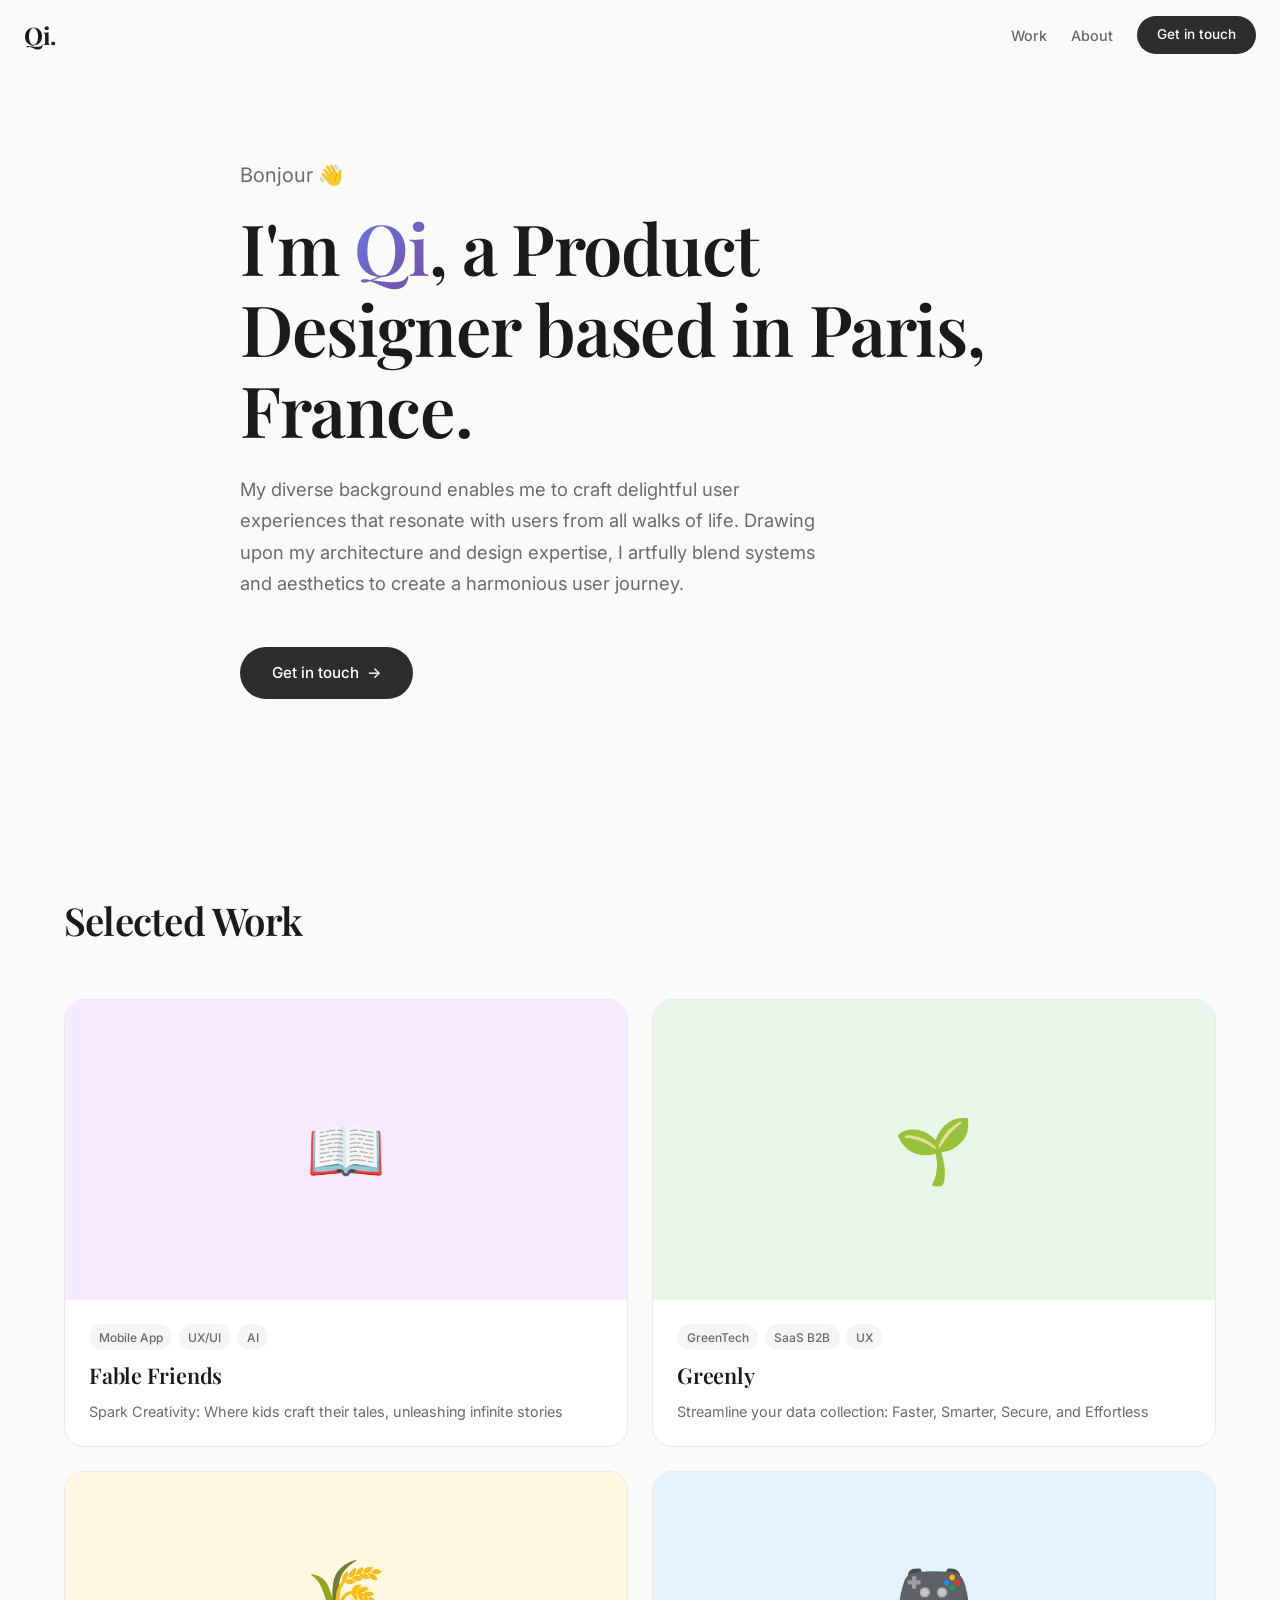
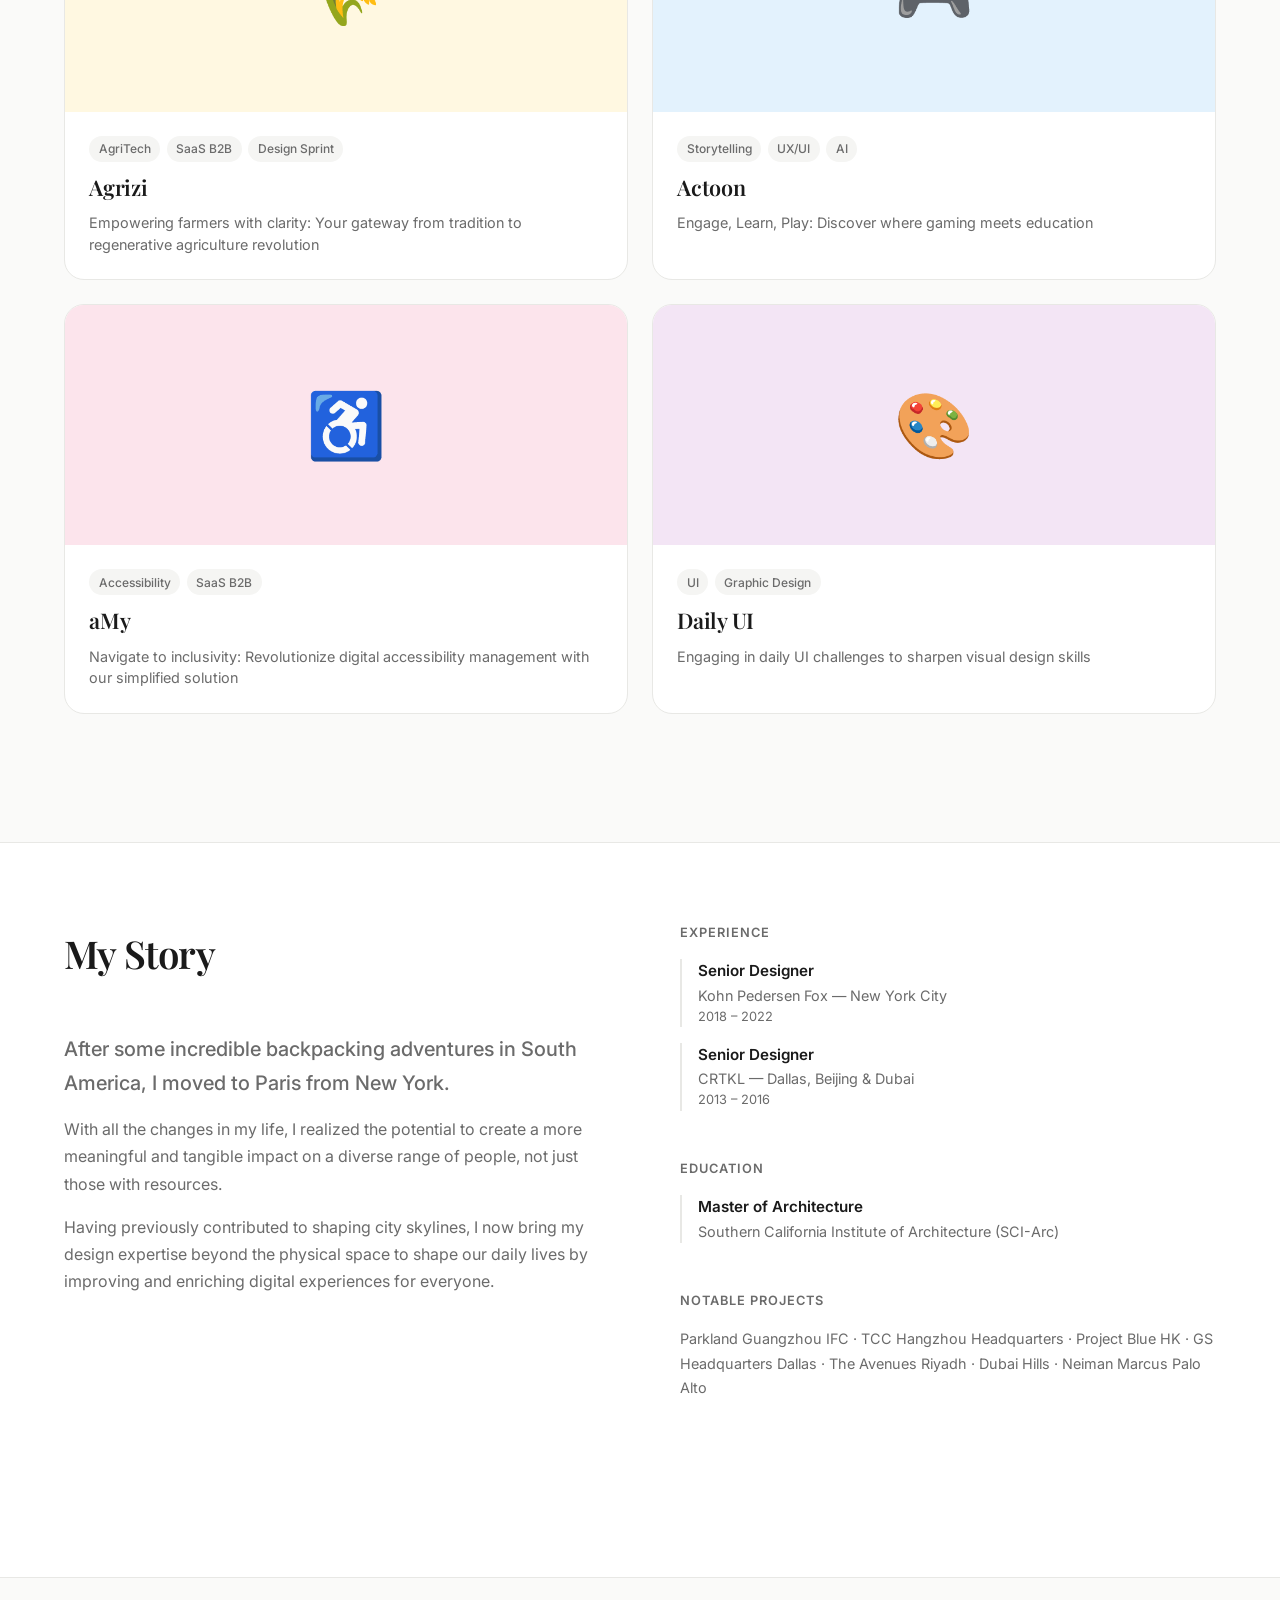
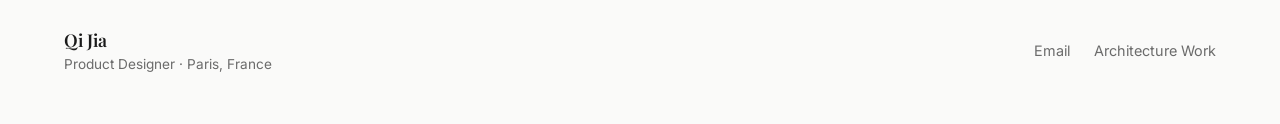
==== index.html @ db5502e6 "Initial portfolio commit Co-Authored-By: Claude Sonnet 4.6 <noreply@anthropic.com>" ====
<!DOCTYPE html>
<html lang="en">
<head>
  <meta charset="UTF-8">
  <meta name="viewport" content="width=device-width, initial-scale=1.0">
  <title>Qi Jia — Product Designer</title>
  <link rel="stylesheet" href="styles.css">
  <link rel="preconnect" href="https://fonts.googleapis.com">
  <link rel="preconnect" href="https://fonts.gstatic.com" crossorigin>
  <link href="https://fonts.googleapis.com/css2?family=Inter:wght@400;500;600&family=Playfair+Display:wght@500;600;700&display=swap" rel="stylesheet">
</head>
<body>
  <!-- Navigation -->
  <nav class="nav" id="nav">
    <a href="/" class="nav-logo">Qi.</a>
    <div class="nav-links">
      <a href="#work">Work</a>
      <a href="#about">About</a>
      <a href="mailto:contact@qijia.design" class="nav-cta">Get in touch</a>
    </div>
  </nav>

  <!-- Hero -->
  <section class="hero">
    <div class="container">
      <p class="hero-greeting">Bonjour <span class="wave">&#128075;</span></p>
      <h1 class="hero-title">I'm <em>Qi</em>, a Product Designer based in Paris, France.</h1>
      <p class="hero-subtitle">My diverse background enables me to craft delightful user experiences that resonate with users from all walks of life. Drawing upon my architecture and design expertise, I artfully blend systems and aesthetics to create a harmonious user journey.</p>
      <a href="mailto:contact@qijia.design" class="btn">Get in touch <span>&rarr;</span></a>
    </div>
  </section>

  <!-- Work / Projects -->
  <section class="work" id="work">
    <div class="container">
      <h2 class="section-title">Selected Work</h2>
      <div class="projects-grid">

        <a href="projects/fable-friends.html" class="project-card project-card--large">
          <div class="project-card__image" style="background-color: #F5EAFF;">
            <span class="project-card__emoji">&#128214;</span>
          </div>
          <div class="project-card__content">
            <div class="project-card__tags">
              <span>Mobile App</span><span>UX/UI</span><span>AI</span>
            </div>
            <h3>Fable Friends</h3>
            <p>Spark Creativity: Where kids craft their tales, unleashing infinite stories</p>
          </div>
        </a>

        <a href="projects/greenly.html" class="project-card project-card--large">
          <div class="project-card__image" style="background-color: #E8F5E9;">
            <span class="project-card__emoji">&#127793;</span>
          </div>
          <div class="project-card__content">
            <div class="project-card__tags">
              <span>GreenTech</span><span>SaaS B2B</span><span>UX</span>
            </div>
            <h3>Greenly</h3>
            <p>Streamline your data collection: Faster, Smarter, Secure, and Effortless</p>
          </div>
        </a>

        <a href="projects/agrizi.html" class="project-card">
          <div class="project-card__image" style="background-color: #FFF8E1;">
            <span class="project-card__emoji">&#127806;</span>
          </div>
          <div class="project-card__content">
            <div class="project-card__tags">
              <span>AgriTech</span><span>SaaS B2B</span><span>Design Sprint</span>
            </div>
            <h3>Agrizi</h3>
            <p>Empowering farmers with clarity: Your gateway from tradition to regenerative agriculture revolution</p>
          </div>
        </a>

        <a href="projects/actoon.html" class="project-card">
          <div class="project-card__image" style="background-color: #E3F2FD;">
            <span class="project-card__emoji">&#127918;</span>
          </div>
          <div class="project-card__content">
            <div class="project-card__tags">
              <span>Storytelling</span><span>UX/UI</span><span>AI</span>
            </div>
            <h3>Actoon</h3>
            <p>Engage, Learn, Play: Discover where gaming meets education</p>
          </div>
        </a>

        <a href="projects/amy.html" class="project-card">
          <div class="project-card__image" style="background-color: #FCE4EC;">
            <span class="project-card__emoji">&#9855;</span>
          </div>
          <div class="project-card__content">
            <div class="project-card__tags">
              <span>Accessibility</span><span>SaaS B2B</span>
            </div>
            <h3>aMy</h3>
            <p>Navigate to inclusivity: Revolutionize digital accessibility management with our simplified solution</p>
          </div>
        </a>

        <a href="projects/daily-ui.html" class="project-card">
          <div class="project-card__image" style="background-color: #F3E5F5;">
            <span class="project-card__emoji">&#127912;</span>
          </div>
          <div class="project-card__content">
            <div class="project-card__tags">
              <span>UI</span><span>Graphic Design</span>
            </div>
            <h3>Daily UI</h3>
            <p>Engaging in daily UI challenges to sharpen visual design skills</p>
          </div>
        </a>

      </div>
    </div>
  </section>

  <!-- About -->
  <section class="about" id="about">
    <div class="container">
      <div class="about-grid">
        <div class="about-text">
          <h2 class="section-title">My Story</h2>
          <p class="about-lead">After some incredible backpacking adventures in South America, I moved to Paris from New York.</p>
          <p>With all the changes in my life, I realized the potential to create a more meaningful and tangible impact on a diverse range of people, not just those with resources.</p>
          <p>Having previously contributed to shaping city skylines, I now bring my design expertise beyond the physical space to shape our daily lives by improving and enriching digital experiences for everyone.</p>
        </div>
        <div class="about-details">
          <div class="experience-block">
            <h3>Experience</h3>
            <div class="experience-item">
              <span class="experience-role">Senior Designer</span>
              <span class="experience-company">Kohn Pedersen Fox — New York City</span>
              <span class="experience-date">2018 – 2022</span>
            </div>
            <div class="experience-item">
              <span class="experience-role">Senior Designer</span>
              <span class="experience-company">CRTKL — Dallas, Beijing &amp; Dubai</span>
              <span class="experience-date">2013 – 2016</span>
            </div>
          </div>
          <div class="experience-block">
            <h3>Education</h3>
            <div class="experience-item">
              <span class="experience-role">Master of Architecture</span>
              <span class="experience-company">Southern California Institute of Architecture (SCI-Arc)</span>
            </div>
          </div>
          <div class="experience-block">
            <h3>Notable Projects</h3>
            <p class="notable-projects">Parkland Guangzhou IFC &middot; TCC Hangzhou Headquarters &middot; Project Blue HK &middot; GS Headquarters Dallas &middot; The Avenues Riyadh &middot; Dubai Hills &middot; Neiman Marcus Palo Alto</p>
          </div>
        </div>
      </div>
    </div>
  </section>

  <!-- Footer -->
  <footer class="footer">
    <div class="container footer-inner">
      <div>
        <p class="footer-name">Qi Jia</p>
        <p class="footer-role">Product Designer &middot; Paris, France</p>
      </div>
      <div class="footer-links">
        <a href="mailto:contact@qijia.design">Email</a>
        <a href="https://jiaqi0613.wixsite.com/architecture" target="_blank" rel="noopener">Architecture Work</a>
      </div>
    </div>
  </footer>

  <script src="script.js"></script>
</body>
</html>
---- styles.css ----
/* ================================
   Design Tokens
   ================================ */
:root {
  --color-bg: #FAFAF9;
  --color-surface: #FFFFFF;
  --color-text: #1A1A1A;
  --color-text-secondary: #6B6B6B;
  --color-accent: #2D2D2D;
  --color-border: #E8E8E5;
  --color-hover: #F5F5F3;

  --font-sans: 'Inter', -apple-system, BlinkMacSystemFont, sans-serif;
  --font-serif: 'Playfair Display', Georgia, serif;

  --space-xs: 0.5rem;
  --space-sm: 1rem;
  --space-md: 1.5rem;
  --space-lg: 3rem;
  --space-xl: 5rem;
  --space-2xl: 8rem;

  --max-width: 1200px;
  --radius: 12px;
  --radius-lg: 20px;

  --transition: 0.3s cubic-bezier(0.4, 0, 0.2, 1);
}

/* ================================
   Reset & Base
   ================================ */
*, *::before, *::after {
  margin: 0;
  padding: 0;
  box-sizing: border-box;
}

html {
  scroll-behavior: smooth;
  -webkit-font-smoothing: antialiased;
}

body {
  font-family: var(--font-sans);
  font-size: 1rem;
  line-height: 1.6;
  color: var(--color-text);
  background: var(--color-bg);
}

a {
  color: inherit;
  text-decoration: none;
}

img {
  max-width: 100%;
  display: block;
}

.container {
  max-width: var(--max-width);
  margin: 0 auto;
  padding: 0 var(--space-md);
}

/* ================================
   Navigation
   ================================ */
.nav {
  position: fixed;
  top: 0;
  left: 0;
  right: 0;
  z-index: 100;
  display: flex;
  justify-content: space-between;
  align-items: center;
  padding: var(--space-sm) var(--space-md);
  background: rgba(250, 250, 249, 0.85);
  backdrop-filter: blur(12px);
  -webkit-backdrop-filter: blur(12px);
  border-bottom: 1px solid transparent;
  transition: border-color var(--transition);
}

.nav.scrolled {
  border-bottom-color: var(--color-border);
}

.nav-logo {
  font-family: var(--font-serif);
  font-size: 1.5rem;
  font-weight: 700;
  letter-spacing: -0.02em;
}

.nav-links {
  display: flex;
  align-items: center;
  gap: var(--space-md);
}

.nav-links a {
  font-size: 0.9rem;
  font-weight: 500;
  color: var(--color-text-secondary);
  transition: color var(--transition);
}

.nav-links a:hover {
  color: var(--color-text);
}

.nav-cta {
  background: var(--color-accent);
  color: #fff !important;
  padding: 0.5rem 1.25rem;
  border-radius: 100px;
  font-size: 0.85rem !important;
  transition: transform var(--transition), opacity var(--transition);
}

.nav-cta:hover {
  opacity: 0.85;
  transform: translateY(-1px);
}

/* ================================
   Hero
   ================================ */
.hero {
  min-height: 90vh;
  display: flex;
  align-items: center;
  padding: var(--space-2xl) 0 var(--space-xl);
}

.hero-greeting {
  font-size: 1.25rem;
  color: var(--color-text-secondary);
  margin-bottom: var(--space-sm);
}

.wave {
  display: inline-block;
  animation: wave 2.5s ease-in-out infinite;
  transform-origin: 70% 70%;
}

@keyframes wave {
  0%, 100% { transform: rotate(0deg); }
  10% { transform: rotate(14deg); }
  20% { transform: rotate(-8deg); }
  30% { transform: rotate(14deg); }
  40% { transform: rotate(-4deg); }
  50% { transform: rotate(10deg); }
  60% { transform: rotate(0deg); }
}

.hero-title {
  font-family: var(--font-serif);
  font-size: clamp(2.5rem, 5.5vw, 4.5rem);
  font-weight: 600;
  line-height: 1.15;
  letter-spacing: -0.02em;
  max-width: 800px;
  margin-bottom: var(--space-md);
}

.hero-title em {
  font-style: normal;
  background: linear-gradient(135deg, #667eea 0%, #764ba2 100%);
  -webkit-background-clip: text;
  -webkit-text-fill-color: transparent;
  background-clip: text;
}

.hero-subtitle {
  font-size: 1.15rem;
  line-height: 1.7;
  color: var(--color-text-secondary);
  max-width: 600px;
  margin-bottom: var(--space-lg);
}

.btn {
  display: inline-flex;
  align-items: center;
  gap: 0.5rem;
  background: var(--color-accent);
  color: #fff;
  padding: 0.85rem 2rem;
  border-radius: 100px;
  font-size: 0.95rem;
  font-weight: 500;
  transition: transform var(--transition), box-shadow var(--transition);
}

.btn:hover {
  transform: translateY(-2px);
  box-shadow: 0 8px 24px rgba(0, 0, 0, 0.12);
}

.btn span {
  transition: transform var(--transition);
}

.btn:hover span {
  transform: translateX(4px);
}

/* ================================
   Section Title
   ================================ */
.section-title {
  font-family: var(--font-serif);
  font-size: clamp(1.75rem, 3vw, 2.5rem);
  font-weight: 600;
  letter-spacing: -0.02em;
  margin-bottom: var(--space-lg);
}

/* ================================
   Projects Grid
   ================================ */
.work {
  padding: var(--space-xl) 0 var(--space-2xl);
}

.projects-grid {
  display: grid;
  grid-template-columns: repeat(2, 1fr);
  gap: var(--space-md);
}

.project-card {
  background: var(--color-surface);
  border-radius: var(--radius-lg);
  overflow: hidden;
  border: 1px solid var(--color-border);
  transition: transform var(--transition), box-shadow var(--transition);
  display: flex;
  flex-direction: column;
}

.project-card:hover {
  transform: translateY(-4px);
  box-shadow: 0 12px 40px rgba(0, 0, 0, 0.08);
}

.project-card__image {
  height: 240px;
  display: flex;
  align-items: center;
  justify-content: center;
  position: relative;
  overflow: hidden;
}

.project-card--large .project-card__image {
  height: 300px;
}

.project-card__emoji {
  font-size: 4rem;
  transition: transform var(--transition);
}

.project-card:hover .project-card__emoji {
  transform: scale(1.15);
}

.project-card__content {
  padding: var(--space-md);
  flex: 1;
  display: flex;
  flex-direction: column;
  gap: 0.5rem;
}

.project-card__tags {
  display: flex;
  flex-wrap: wrap;
  gap: 0.4rem;
}

.project-card__tags span {
  font-size: 0.75rem;
  font-weight: 500;
  color: var(--color-text-secondary);
  background: var(--color-hover);
  padding: 0.2rem 0.6rem;
  border-radius: 100px;
}

.project-card__content h3 {
  font-family: var(--font-serif);
  font-size: 1.35rem;
  font-weight: 600;
  letter-spacing: -0.01em;
}

.project-card__content p {
  font-size: 0.9rem;
  color: var(--color-text-secondary);
  line-height: 1.5;
}

/* ================================
   About
   ================================ */
.about {
  padding: var(--space-xl) 0 var(--space-2xl);
  background: var(--color-surface);
  border-top: 1px solid var(--color-border);
}

.about-grid {
  display: grid;
  grid-template-columns: 1fr 1fr;
  gap: var(--space-xl);
  align-items: start;
}

.about-lead {
  font-size: 1.25rem;
  font-weight: 500;
  line-height: 1.6;
  margin-bottom: var(--space-sm);
}

.about-text p {
  color: var(--color-text-secondary);
  margin-bottom: var(--space-sm);
  line-height: 1.7;
}

.experience-block {
  margin-bottom: var(--space-lg);
}

.experience-block h3 {
  font-size: 0.8rem;
  font-weight: 600;
  text-transform: uppercase;
  letter-spacing: 0.08em;
  color: var(--color-text-secondary);
  margin-bottom: var(--space-sm);
}

.experience-item {
  display: flex;
  flex-direction: column;
  margin-bottom: var(--space-sm);
  padding-left: var(--space-sm);
  border-left: 2px solid var(--color-border);
}

.experience-role {
  font-weight: 600;
  font-size: 0.95rem;
}

.experience-company {
  font-size: 0.9rem;
  color: var(--color-text-secondary);
}

.experience-date {
  font-size: 0.8rem;
  color: var(--color-text-secondary);
}

.notable-projects {
  font-size: 0.9rem;
  color: var(--color-text-secondary);
  line-height: 1.7;
}

/* ================================
   Footer
   ================================ */
.footer {
  padding: var(--space-lg) 0;
  border-top: 1px solid var(--color-border);
}

.footer-inner {
  display: flex;
  justify-content: space-between;
  align-items: center;
}

.footer-name {
  font-family: var(--font-serif);
  font-size: 1.1rem;
  font-weight: 600;
}

.footer-role {
  font-size: 0.85rem;
  color: var(--color-text-secondary);
}

.footer-links {
  display: flex;
  gap: var(--space-md);
}

.footer-links a {
  font-size: 0.9rem;
  color: var(--color-text-secondary);
  transition: color var(--transition);
}

.footer-links a:hover {
  color: var(--color-text);
}

/* ================================
   Project Detail Page
   ================================ */
.project-hero {
  padding: calc(var(--space-2xl) + 2rem) 0 var(--space-xl);
}

.project-hero__tags {
  display: flex;
  flex-wrap: wrap;
  gap: 0.4rem;
  margin-bottom: var(--space-sm);
}

.project-hero__tags span {
  font-size: 0.8rem;
  font-weight: 500;
  color: var(--color-text-secondary);
  background: var(--color-hover);
  padding: 0.3rem 0.75rem;
  border-radius: 100px;
}

.project-hero h1 {
  font-family: var(--font-serif);
  font-size: clamp(2rem, 4.5vw, 3.5rem);
  font-weight: 600;
  letter-spacing: -0.02em;
  margin-bottom: var(--space-sm);
}

.project-hero__description {
  font-size: 1.2rem;
  color: var(--color-text-secondary);
  max-width: 700px;
  line-height: 1.7;
}

.project-meta {
  display: grid;
  grid-template-columns: repeat(auto-fit, minmax(180px, 1fr));
  gap: var(--space-md);
  padding: var(--space-lg) 0;
  border-top: 1px solid var(--color-border);
  border-bottom: 1px solid var(--color-border);
  margin-bottom: var(--space-xl);
}

.project-meta dt {
  font-size: 0.75rem;
  font-weight: 600;
  text-transform: uppercase;
  letter-spacing: 0.08em;
  color: var(--color-text-secondary);
  margin-bottom: 0.25rem;
}

.project-meta dd {
  font-size: 0.95rem;
}

.project-section {
  margin-bottom: var(--space-xl);
}

.project-section h2 {
  font-family: var(--font-serif);
  font-size: 1.5rem;
  font-weight: 600;
  margin-bottom: var(--space-md);
}

.project-section h3 {
  font-size: 1.1rem;
  font-weight: 600;
  margin-bottom: var(--space-sm);
}

.project-section p {
  color: var(--color-text-secondary);
  line-height: 1.8;
  margin-bottom: var(--space-sm);
  max-width: 720px;
}

.project-section ul {
  list-style: none;
  padding: 0;
  margin-bottom: var(--space-sm);
}

.project-section ul li {
  position: relative;
  padding-left: 1.25rem;
  color: var(--color-text-secondary);
  line-height: 1.7;
  margin-bottom: 0.35rem;
}

.project-section ul li::before {
  content: '';
  position: absolute;
  left: 0;
  top: 0.65rem;
  width: 6px;
  height: 6px;
  background: linear-gradient(135deg, #667eea 0%, #764ba2 100%);
  border-radius: 50%;
}

.quote-grid {
  display: grid;
  grid-template-columns: repeat(auto-fit, minmax(280px, 1fr));
  gap: var(--space-sm);
  margin: var(--space-md) 0;
}

.quote-card {
  background: var(--color-hover);
  border-radius: var(--radius);
  padding: var(--space-md);
  font-size: 0.9rem;
  color: var(--color-text-secondary);
  line-height: 1.6;
  font-style: italic;
  border-left: 3px solid var(--color-border);
}

.insight-grid {
  display: grid;
  grid-template-columns: repeat(auto-fit, minmax(220px, 1fr));
  gap: var(--space-sm);
  margin: var(--space-md) 0;
}

.insight-card {
  background: var(--color-surface);
  border: 1px solid var(--color-border);
  border-radius: var(--radius);
  padding: var(--space-md);
}

.insight-card__icon {
  font-size: 1.5rem;
  margin-bottom: 0.5rem;
}

.insight-card h4 {
  font-size: 0.95rem;
  font-weight: 600;
  margin-bottom: 0.35rem;
}

.insight-card p {
  font-size: 0.85rem;
  margin-bottom: 0 !important;
}

.project-nav {
  display: flex;
  justify-content: space-between;
  align-items: center;
  padding: var(--space-lg) 0;
  border-top: 1px solid var(--color-border);
  margin-top: var(--space-xl);
}

.project-nav a {
  font-weight: 500;
  color: var(--color-text-secondary);
  transition: color var(--transition);
}

.project-nav a:hover {
  color: var(--color-text);
}

/* ================================
   Animations
   ================================ */
.fade-in {
  opacity: 0;
  transform: translateY(20px);
  transition: opacity 0.6s ease, transform 0.6s ease;
}

.fade-in.visible {
  opacity: 1;
  transform: translateY(0);
}

/* ================================
   Responsive
   ================================ */
@media (max-width: 768px) {
  .hero {
    min-height: auto;
    padding: calc(var(--space-2xl) + 1rem) 0 var(--space-lg);
  }

  .projects-grid {
    grid-template-columns: 1fr;
  }

  .project-card__image,
  .project-card--large .project-card__image {
    height: 200px;
  }

  .about-grid {
    grid-template-columns: 1fr;
    gap: var(--space-lg);
  }

  .footer-inner {
    flex-direction: column;
    gap: var(--space-sm);
    text-align: center;
  }

  .nav-links a:not(.nav-cta) {
    display: none;
  }

  .project-meta {
    grid-template-columns: 1fr 1fr;
  }

  .quote-grid {
    grid-template-columns: 1fr;
  }
}
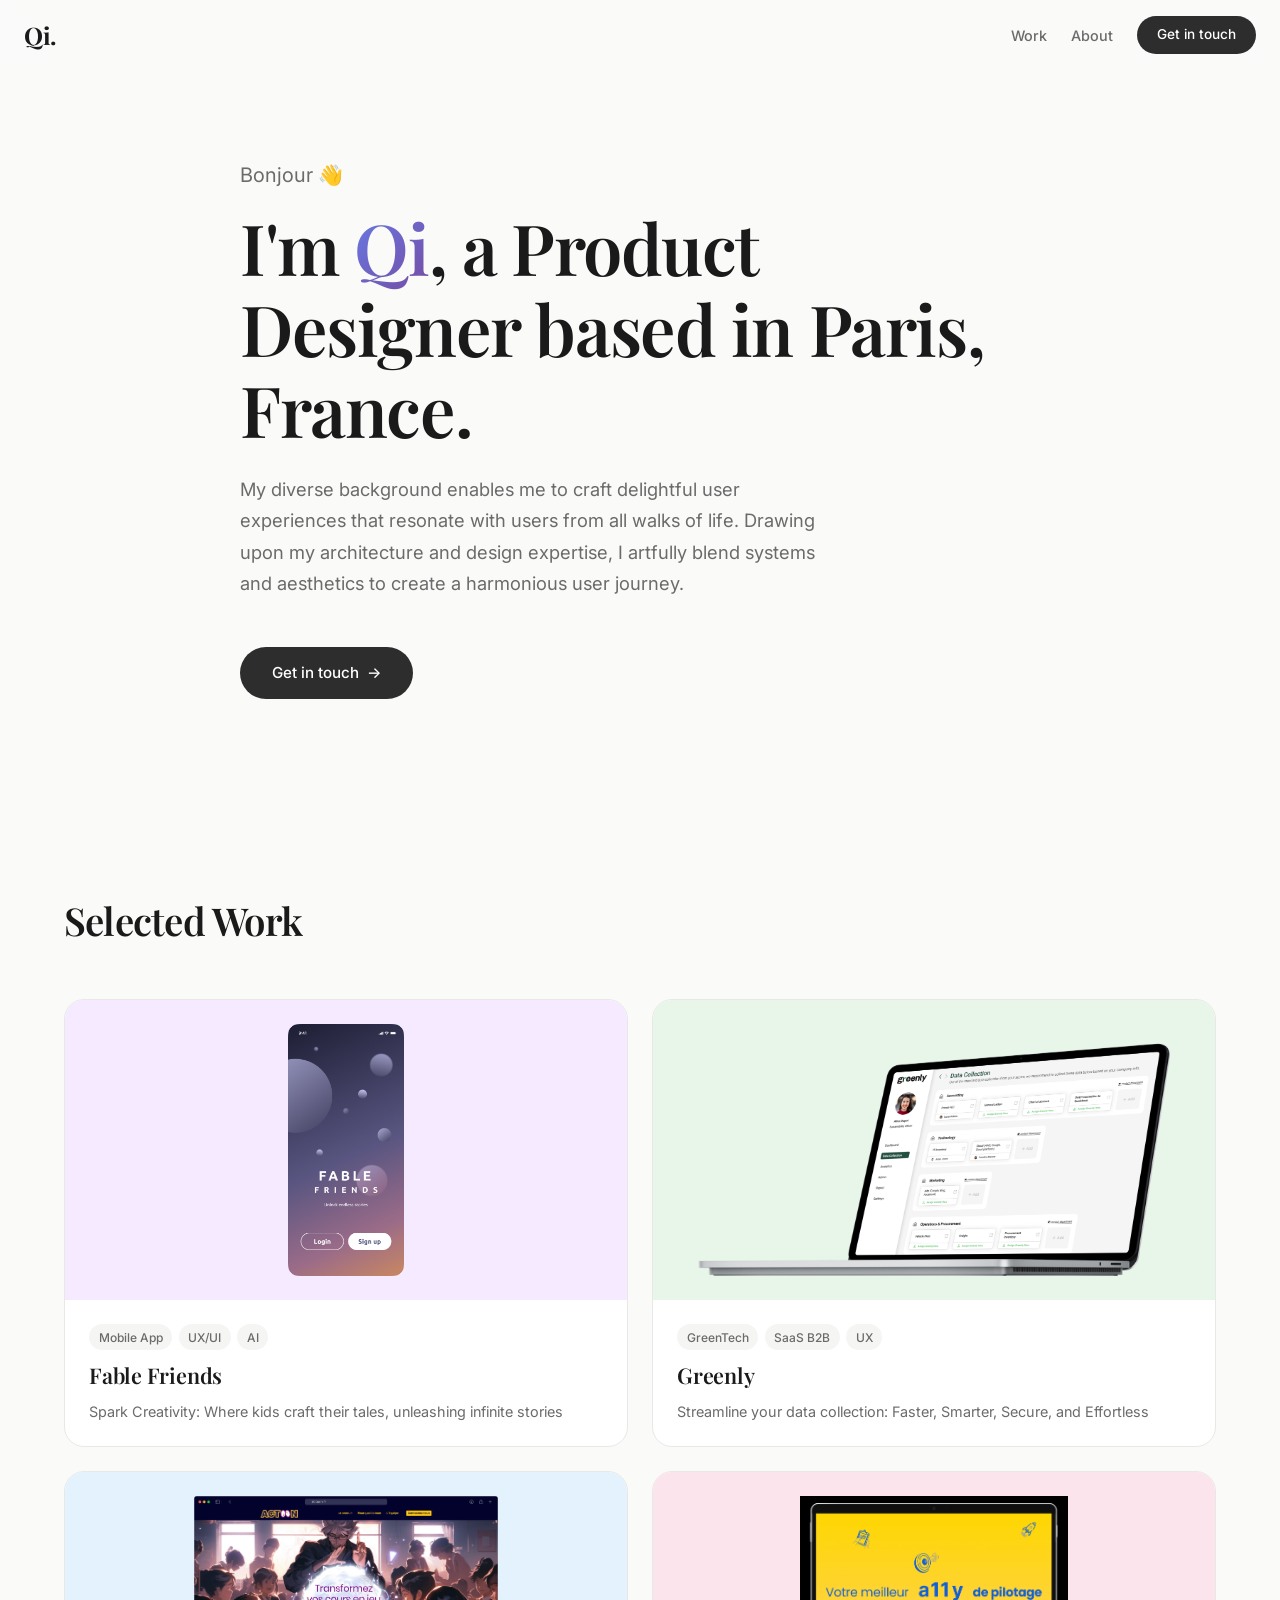
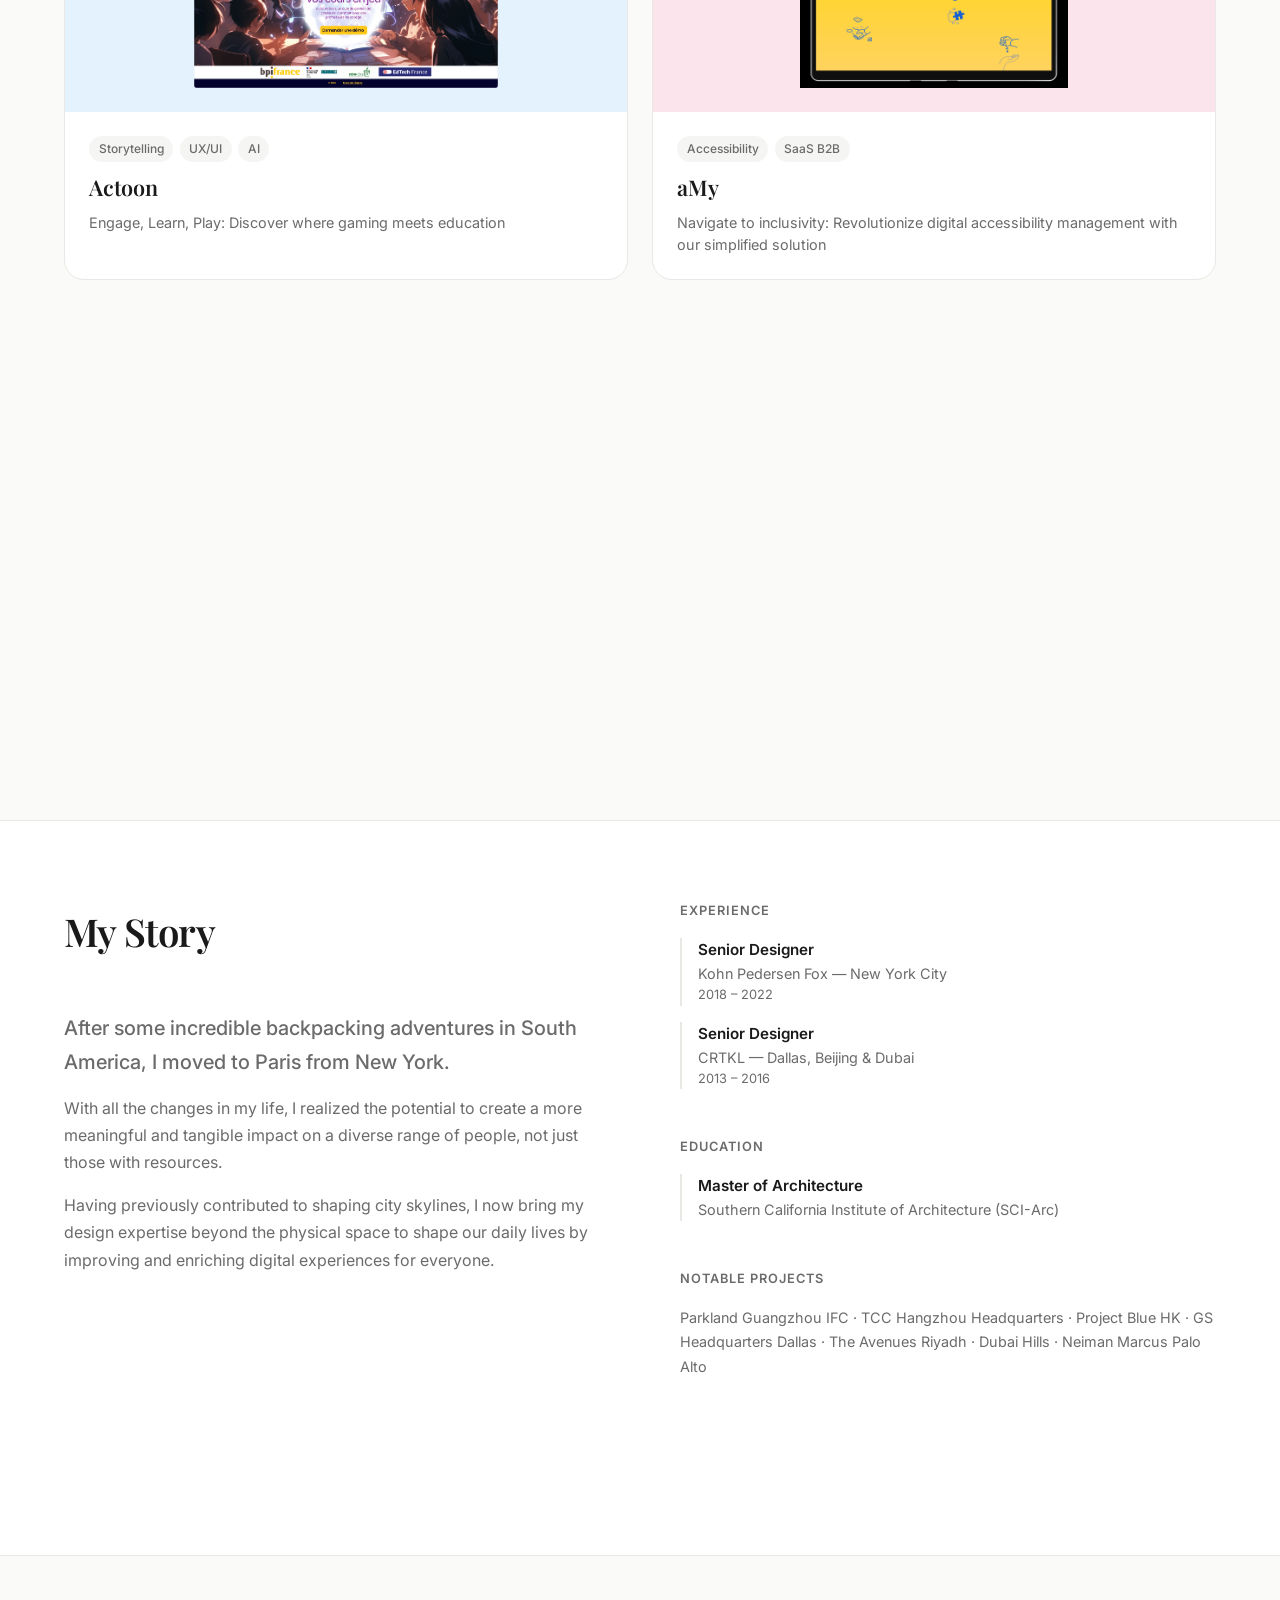
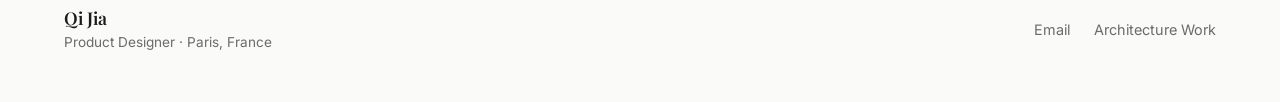
==== commit 0540c629: "Add project images to homepage and remove Agrizi Replace emoji placeholders with actual project scre" ====
--- a/index.html
+++ b/index.html
@@ -38,7 +38,7 @@
 
         <a href="projects/fable-friends.html" class="project-card project-card--large">
           <div class="project-card__image" style="background-color: #F5EAFF;">
-            <span class="project-card__emoji">&#128214;</span>
+            <img src="images/fable-friends.png" alt="Fable Friends app mockup">
           </div>
           <div class="project-card__content">
             <div class="project-card__tags">
@@ -51,7 +51,7 @@
 
         <a href="projects/greenly.html" class="project-card project-card--large">
           <div class="project-card__image" style="background-color: #E8F5E9;">
-            <span class="project-card__emoji">&#127793;</span>
+            <img src="images/greenly.png" alt="Greenly dashboard on laptop">
           </div>
           <div class="project-card__content">
             <div class="project-card__tags">
@@ -62,22 +62,9 @@
           </div>
         </a>
 
-        <a href="projects/agrizi.html" class="project-card">
-          <div class="project-card__image" style="background-color: #FFF8E1;">
-            <span class="project-card__emoji">&#127806;</span>
-          </div>
-          <div class="project-card__content">
-            <div class="project-card__tags">
-              <span>AgriTech</span><span>SaaS B2B</span><span>Design Sprint</span>
-            </div>
-            <h3>Agrizi</h3>
-            <p>Empowering farmers with clarity: Your gateway from tradition to regenerative agriculture revolution</p>
-          </div>
-        </a>
-
-        <a href="projects/actoon.html" class="project-card">
+<a href="projects/actoon.html" class="project-card">
           <div class="project-card__image" style="background-color: #E3F2FD;">
-            <span class="project-card__emoji">&#127918;</span>
+            <img src="images/actoon.png" alt="Actoon website screenshot">
           </div>
           <div class="project-card__content">
             <div class="project-card__tags">
@@ -90,7 +77,7 @@
 
         <a href="projects/amy.html" class="project-card">
           <div class="project-card__image" style="background-color: #FCE4EC;">
-            <span class="project-card__emoji">&#9855;</span>
+            <img src="images/amy.png" alt="aMy accessibility tool on tablet">
           </div>
           <div class="project-card__content">
             <div class="project-card__tags">
@@ -103,7 +90,7 @@
 
         <a href="projects/daily-ui.html" class="project-card">
           <div class="project-card__image" style="background-color: #F3E5F5;">
-            <span class="project-card__emoji">&#127912;</span>
+            <img src="images/daily-ui.png" alt="Daily UI challenge designs grid">
           </div>
           <div class="project-card__content">
             <div class="project-card__tags">
--- a/styles.css
+++ b/styles.css
@@ -263,6 +263,18 @@
   height: 300px;
 }
 
+.project-card__image img {
+  width: 100%;
+  height: 100%;
+  object-fit: contain;
+  padding: var(--space-md);
+  transition: transform var(--transition);
+}
+
+.project-card:hover .project-card__image img {
+  transform: scale(1.03);
+}
+
 .project-card__emoji {
   font-size: 4rem;
   transition: transform var(--transition);
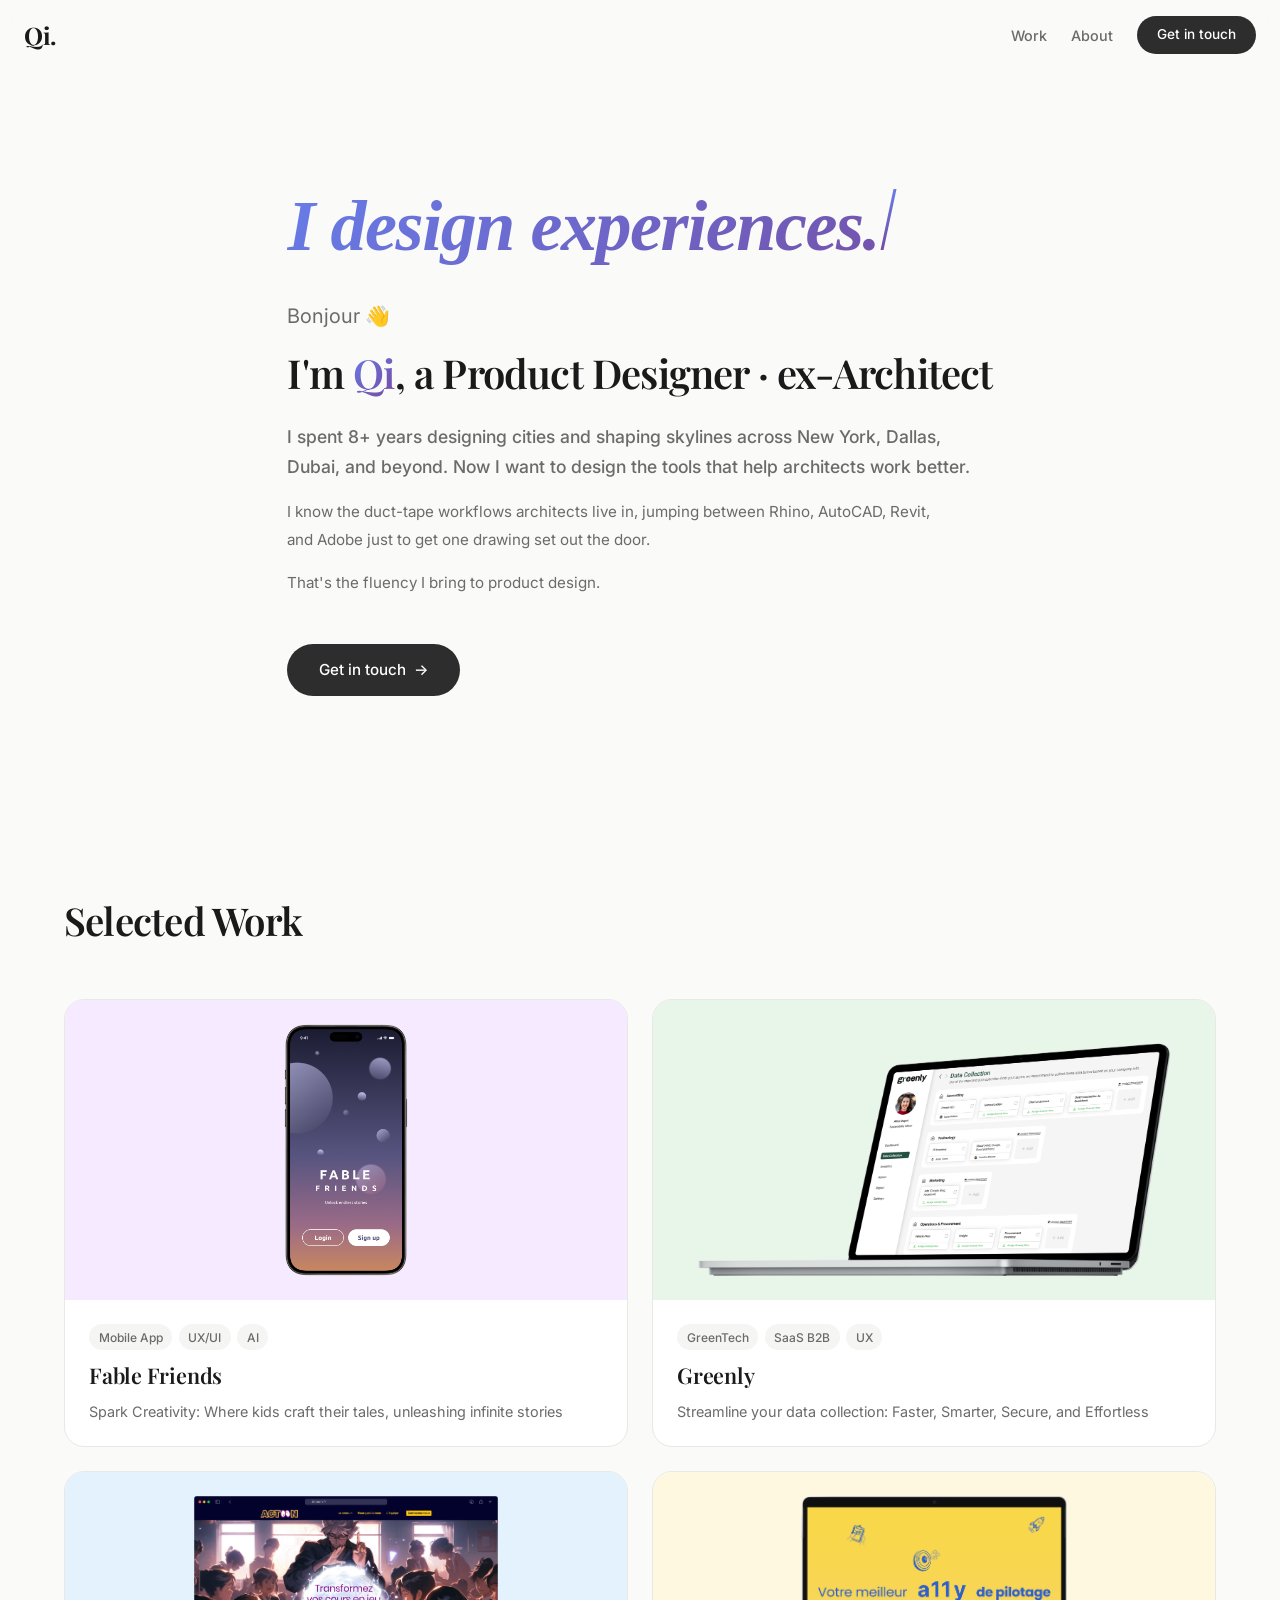
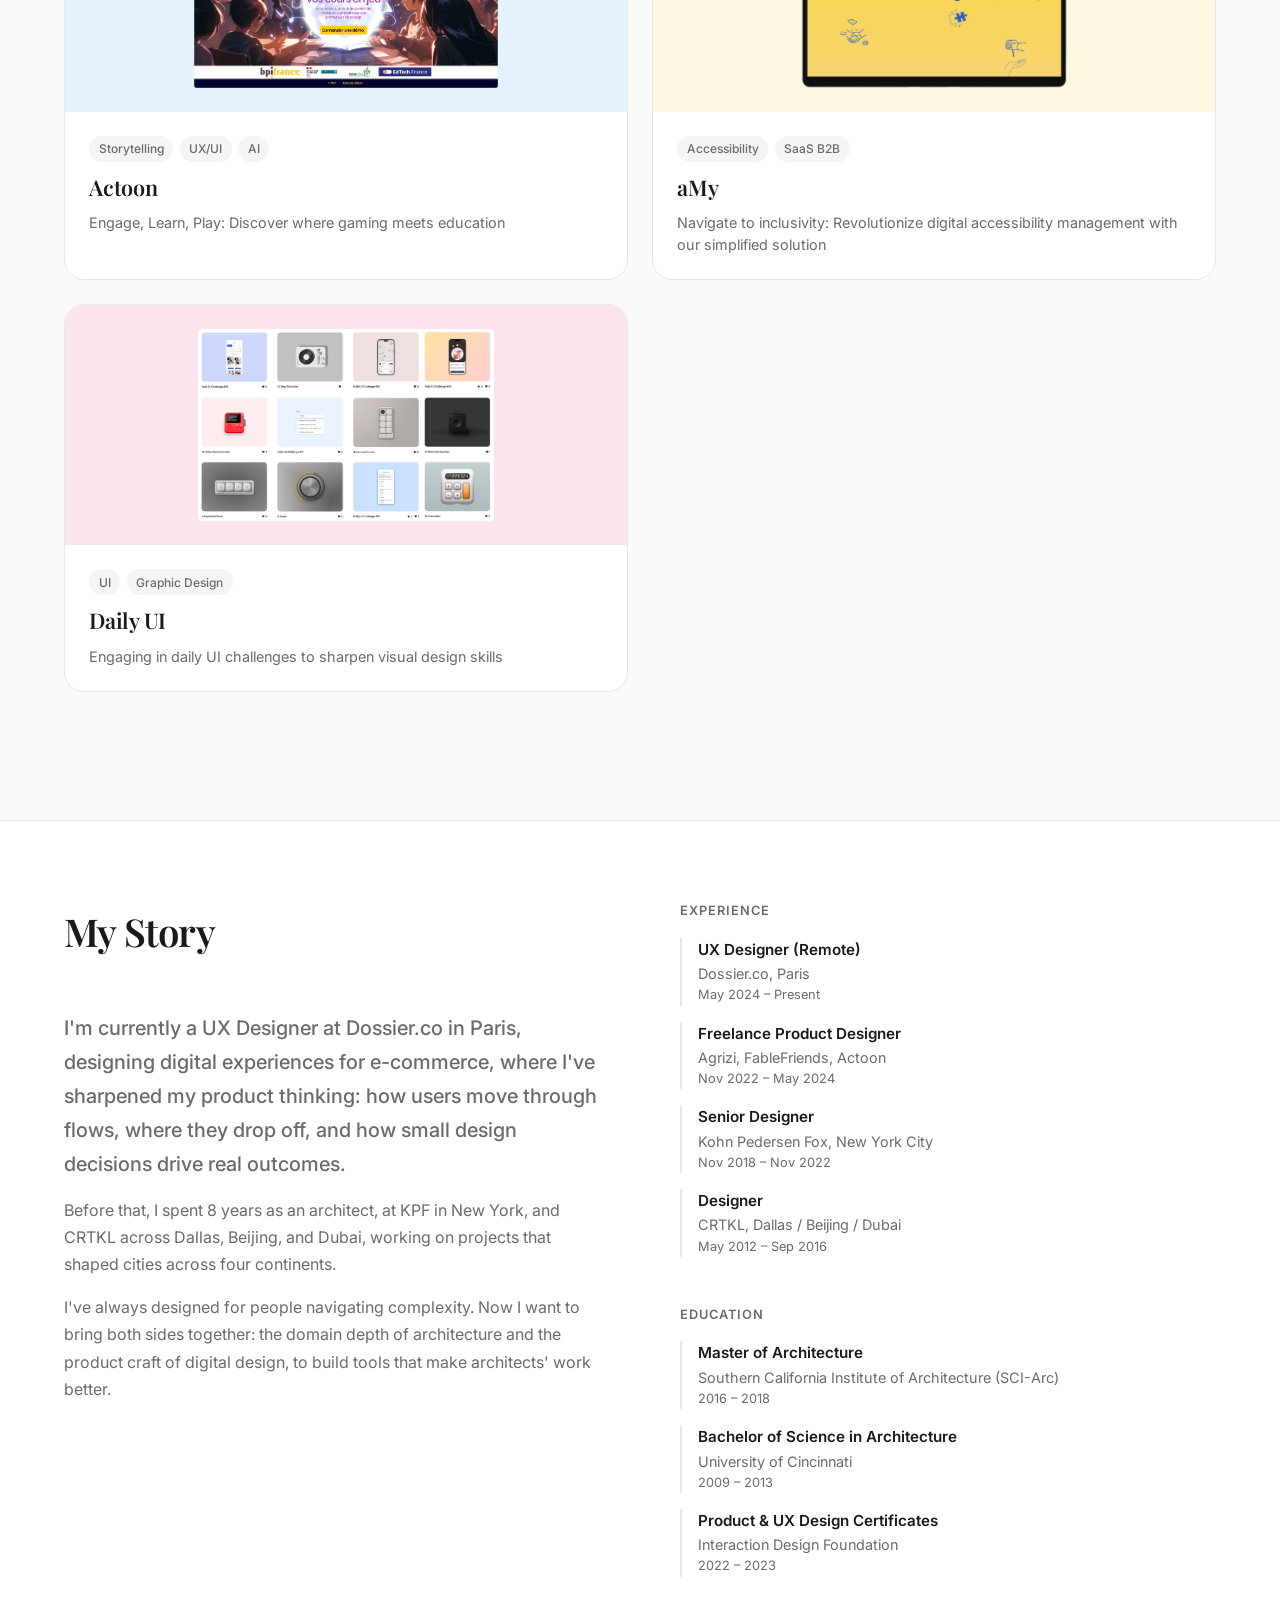
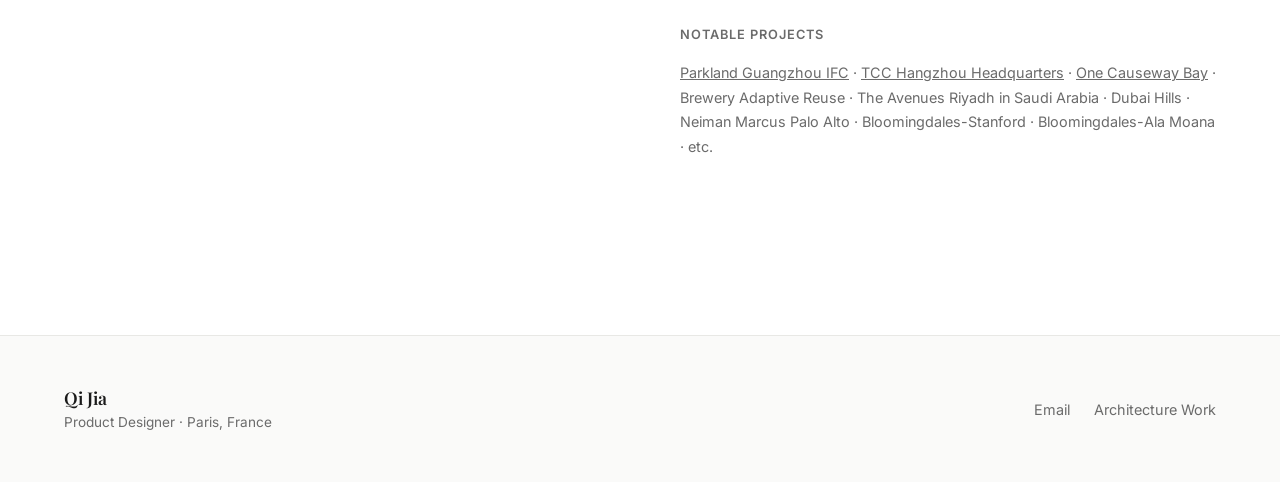
==== commit d2bf0029: "Update all project pages with full content, images, and layout refinements - Homepage: typewriter an" ====
--- a/index.html
+++ b/index.html
@@ -16,17 +16,20 @@
     <div class="nav-links">
       <a href="#work">Work</a>
       <a href="#about">About</a>
-      <a href="mailto:contact@qijia.design" class="nav-cta">Get in touch</a>
+      <a href="mailto:jiaqi0613@gmail.com" class="nav-cta">Get in touch</a>
     </div>
   </nav>
 
   <!-- Hero -->
   <section class="hero">
     <div class="container">
+      <p class="typewriter"><span class="typewriter__text"></span><span class="typewriter__cursor"></span></p>
       <p class="hero-greeting">Bonjour <span class="wave">&#128075;</span></p>
-      <h1 class="hero-title">I'm <em>Qi</em>, a Product Designer based in Paris, France.</h1>
-      <p class="hero-subtitle">My diverse background enables me to craft delightful user experiences that resonate with users from all walks of life. Drawing upon my architecture and design expertise, I artfully blend systems and aesthetics to create a harmonious user journey.</p>
-      <a href="mailto:contact@qijia.design" class="btn">Get in touch <span>&rarr;</span></a>
+      <h1 class="hero-title">I'm <em>Qi</em>, a Product Designer · ex-Architect</h1>
+      <p class="hero-tagline">I spent 8+ years designing cities and shaping skylines across New York, Dallas, Dubai, and beyond. Now I want to design the tools that help architects work better.</p>
+      <p class="hero-body">I know the duct-tape workflows architects live in, jumping between Rhino, AutoCAD, Revit, and Adobe just to get one drawing set out the door.</p>
+      <p class="hero-body">That's the fluency I bring to product design.</p>
+      <a href="mailto:jiaqi0613@gmail.com" class="btn">Get in touch <span>&rarr;</span></a>
     </div>
   </section>
 
@@ -76,7 +79,7 @@
         </a>
 
         <a href="projects/amy.html" class="project-card">
-          <div class="project-card__image" style="background-color: #FCE4EC;">
+          <div class="project-card__image" style="background-color: #FFF8E1;">
             <img src="images/amy.png" alt="aMy accessibility tool on tablet">
           </div>
           <div class="project-card__content">
@@ -89,7 +92,7 @@
         </a>
 
         <a href="projects/daily-ui.html" class="project-card">
-          <div class="project-card__image" style="background-color: #F3E5F5;">
+          <div class="project-card__image" style="background-color: #FCE4EC;">
             <img src="images/daily-ui.png" alt="Daily UI challenge designs grid">
           </div>
           <div class="project-card__content">
@@ -111,22 +114,32 @@
       <div class="about-grid">
         <div class="about-text">
           <h2 class="section-title">My Story</h2>
-          <p class="about-lead">After some incredible backpacking adventures in South America, I moved to Paris from New York.</p>
-          <p>With all the changes in my life, I realized the potential to create a more meaningful and tangible impact on a diverse range of people, not just those with resources.</p>
-          <p>Having previously contributed to shaping city skylines, I now bring my design expertise beyond the physical space to shape our daily lives by improving and enriching digital experiences for everyone.</p>
+          <p class="about-lead">I'm currently a UX Designer at Dossier.co in Paris, designing digital experiences for e-commerce, where I've sharpened my product thinking: how users move through flows, where they drop off, and how small design decisions drive real outcomes.</p>
+          <p>Before that, I spent 8 years as an architect, at KPF in New York, and CRTKL across Dallas, Beijing, and Dubai, working on projects that shaped cities across four continents.</p>
+          <p>I've always designed for people navigating complexity. Now I want to bring both sides together: the domain depth of architecture and the product craft of digital design, to build tools that make architects' work better.</p>
         </div>
         <div class="about-details">
           <div class="experience-block">
             <h3>Experience</h3>
             <div class="experience-item">
-              <span class="experience-role">Senior Designer</span>
-              <span class="experience-company">Kohn Pedersen Fox — New York City</span>
-              <span class="experience-date">2018 – 2022</span>
+              <span class="experience-role">UX Designer (Remote)</span>
+              <span class="experience-company">Dossier.co, Paris</span>
+              <span class="experience-date">May 2024 – Present</span>
+            </div>
+            <div class="experience-item">
+              <span class="experience-role">Freelance Product Designer</span>
+              <span class="experience-company">Agrizi, FableFriends, Actoon</span>
+              <span class="experience-date">Nov 2022 – May 2024</span>
             </div>
             <div class="experience-item">
               <span class="experience-role">Senior Designer</span>
-              <span class="experience-company">CRTKL — Dallas, Beijing &amp; Dubai</span>
-              <span class="experience-date">2013 – 2016</span>
+              <span class="experience-company">Kohn Pedersen Fox, New York City</span>
+              <span class="experience-date">Nov 2018 – Nov 2022</span>
+            </div>
+            <div class="experience-item">
+              <span class="experience-role">Designer</span>
+              <span class="experience-company">CRTKL, Dallas / Beijing / Dubai</span>
+              <span class="experience-date">May 2012 – Sep 2016</span>
             </div>
           </div>
           <div class="experience-block">
@@ -134,11 +147,22 @@
             <div class="experience-item">
               <span class="experience-role">Master of Architecture</span>
               <span class="experience-company">Southern California Institute of Architecture (SCI-Arc)</span>
+              <span class="experience-date">2016 – 2018</span>
+            </div>
+            <div class="experience-item">
+              <span class="experience-role">Bachelor of Science in Architecture</span>
+              <span class="experience-company">University of Cincinnati</span>
+              <span class="experience-date">2009 – 2013</span>
+            </div>
+            <div class="experience-item">
+              <span class="experience-role">Product &amp; UX Design Certificates</span>
+              <span class="experience-company">Interaction Design Foundation</span>
+              <span class="experience-date">2022 – 2023</span>
             </div>
           </div>
           <div class="experience-block">
             <h3>Notable Projects</h3>
-            <p class="notable-projects">Parkland Guangzhou IFC &middot; TCC Hangzhou Headquarters &middot; Project Blue HK &middot; GS Headquarters Dallas &middot; The Avenues Riyadh &middot; Dubai Hills &middot; Neiman Marcus Palo Alto</p>
+            <p class="notable-projects"><a href="https://www.kpf.com/project/guangzhou-one-pengrui" target="_blank" rel="noopener">Parkland Guangzhou IFC</a> &middot; <a href="https://www.kpf.com/project/tcc-hangzhou" target="_blank" rel="noopener">TCC Hangzhou Headquarters</a> &middot; <a href="https://www.kpf.com/project/one-causeway-bay" target="_blank" rel="noopener">One Causeway Bay</a> &middot; Brewery Adaptive Reuse &middot; The Avenues Riyadh in Saudi Arabia &middot; Dubai Hills &middot; Neiman Marcus Palo Alto &middot; Bloomingdales-Stanford &middot; Bloomingdales-Ala Moana &middot; etc.</p>
           </div>
         </div>
       </div>
@@ -153,7 +177,7 @@
         <p class="footer-role">Product Designer &middot; Paris, France</p>
       </div>
       <div class="footer-links">
-        <a href="mailto:contact@qijia.design">Email</a>
+        <a href="mailto:jiaqi0613@gmail.com">Email</a>
         <a href="https://jiaqi0613.wixsite.com/architecture" target="_blank" rel="noopener">Architecture Work</a>
       </div>
     </div>
--- a/styles.css
+++ b/styles.css
@@ -161,9 +161,9 @@
 
 .hero-title {
   font-family: var(--font-serif);
-  font-size: clamp(2.5rem, 5.5vw, 4.5rem);
-  font-weight: 600;
-  line-height: 1.15;
+  font-size: clamp(1.75rem, 3.5vw, 2.5rem);
+  font-weight: 600;
+  line-height: 1.25;
   letter-spacing: -0.02em;
   max-width: 800px;
   margin-bottom: var(--space-md);
@@ -175,6 +175,60 @@
   -webkit-background-clip: text;
   -webkit-text-fill-color: transparent;
   background-clip: text;
+}
+
+.typewriter {
+  font-family: var(--font-serif);
+  font-size: clamp(2rem, 6vw, 4.5rem);
+  font-weight: 600;
+  font-style: italic;
+  letter-spacing: -0.02em;
+  white-space: nowrap;
+  background: linear-gradient(135deg, #667eea 0%, #764ba2 100%);
+  -webkit-background-clip: text;
+  -webkit-text-fill-color: transparent;
+  background-clip: text;
+  margin-bottom: var(--space-sm);
+  min-height: 1.2em;
+  overflow: visible;
+  padding-top: 0.1em;
+}
+
+.typewriter__cursor {
+  display: inline-block;
+  width: 3px;
+  height: 0.85em;
+  background: linear-gradient(135deg, #667eea 0%, #764ba2 100%);
+  margin-left: 8px;
+  vertical-align: baseline;
+  transform: skewX(-12deg);
+  animation: blink 0.7s step-end infinite;
+}
+
+@keyframes blink {
+  0%, 100% { opacity: 1; }
+  50% { opacity: 0; }
+}
+
+.hero-tagline {
+  font-size: 1.1rem;
+  font-weight: 500;
+  line-height: 1.7;
+  color: var(--color-text-secondary);
+  max-width: 700px;
+  margin-bottom: var(--space-sm);
+}
+
+.hero-body {
+  font-size: 0.95rem;
+  line-height: 1.8;
+  color: var(--color-text-secondary);
+  max-width: 650px;
+  margin-bottom: var(--space-sm);
+}
+
+.hero-body:last-of-type {
+  margin-bottom: var(--space-lg);
 }
 
 .hero-subtitle {
@@ -391,6 +445,11 @@
   line-height: 1.7;
 }
 
+.notable-projects a {
+  text-decoration: underline;
+  transition: color var(--transition);
+}
+
 /* ================================
    Footer
    ================================ */
@@ -474,9 +533,10 @@
   grid-template-columns: repeat(auto-fit, minmax(180px, 1fr));
   gap: var(--space-md);
   padding: var(--space-lg) 0;
+  margin-top: var(--space-xl);
   border-top: 1px solid var(--color-border);
   border-bottom: 1px solid var(--color-border);
-  margin-bottom: var(--space-xl);
+  margin-bottom: var(--space-md);
 }
 
 .project-meta dt {
@@ -537,7 +597,7 @@
   top: 0.65rem;
   width: 6px;
   height: 6px;
-  background: linear-gradient(135deg, #667eea 0%, #764ba2 100%);
+  background: var(--color-text-secondary);
   border-radius: 50%;
 }
 
@@ -587,6 +647,304 @@
 .insight-card p {
   font-size: 0.85rem;
   margin-bottom: 0 !important;
+}
+
+.project-image {
+  margin: var(--space-md) 0;
+  text-align: left;
+}
+
+.project-image img {
+  border-radius: var(--radius);
+  max-width: 100%;
+}
+
+.project-image-grid {
+  justify-items: start;
+}
+
+.project-image-grid .project-image img {
+  max-width: 100%;
+}
+
+.project-image-grid {
+  display: grid;
+  grid-template-columns: repeat(2, 1fr);
+  gap: var(--space-md);
+  margin: var(--space-md) 0;
+}
+
+.project-image-grid .project-image {
+  margin: 0;
+}
+
+.project-image-row {
+  display: grid;
+  grid-template-columns: repeat(3, 1fr);
+  gap: var(--space-md);
+  margin: var(--space-md) 0;
+}
+
+.project-image-row .project-image {
+  margin: 0;
+}
+
+.project-image-row .project-image img {
+  height: 100%;
+  object-fit: cover;
+}
+
+.project-image-grid--compact {
+  grid-template-columns: repeat(3, 1fr);
+  gap: var(--space-sm);
+}
+
+.design-system-grid {
+  display: grid;
+  grid-template-columns: 1fr 2fr;
+  gap: var(--space-sm);
+  margin: var(--space-md) 0;
+}
+
+.design-system-grid figure {
+  margin: 0;
+}
+
+.design-system-grid img {
+  width: 100%;
+  height: 100%;
+  object-fit: cover;
+  object-position: left;
+  border-radius: var(--radius);
+}
+
+.design-system-grid__tall img {
+  height: 100%;
+}
+
+.design-system-grid__right {
+  display: grid;
+  grid-template-columns: 1fr 1fr;
+  gap: var(--space-sm);
+}
+
+@media (max-width: 768px) {
+  .design-system-grid {
+    grid-template-columns: 1fr;
+  }
+}
+
+.project-image-grid--gifs {
+  gap: var(--space-xl);
+  max-width: 900px;
+  margin-top: var(--space-lg) !important;
+}
+
+.project-image-grid--gifs .project-image {
+  text-align: center;
+}
+
+.project-image-grid--gifs .project-image figcaption {
+  font-size: 1rem;
+  font-weight: 600;
+  opacity: 1;
+  margin-bottom: var(--space-sm);
+}
+
+.project-image-grid--gifs .project-image img {
+  max-width: 400px;
+}
+
+.project-image-row--compact {
+  max-width: 720px;
+  gap: var(--space-sm);
+}
+
+.project-image-row--compact .project-image img {
+  max-height: 180px;
+  object-fit: cover;
+}
+
+@media (max-width: 768px) {
+  .project-image-grid,
+  .project-image-row {
+    grid-template-columns: 1fr;
+  }
+}
+
+.competitor-card {
+  display: grid;
+  grid-template-columns: 1fr 350px;
+  gap: var(--space-md);
+  align-items: start;
+  padding: var(--space-md) 0;
+  border-bottom: 1px solid var(--color-border);
+}
+
+.competitor-card:last-child {
+  border-bottom: none;
+}
+
+.competitor-card__copy h3 {
+  font-size: 1.1rem;
+  font-weight: 600;
+  margin-bottom: 0.5rem;
+}
+
+.competitor-card__copy p {
+  margin-bottom: 0.25rem;
+}
+
+.competitor-card__copy ul {
+  margin-bottom: var(--space-xs);
+}
+
+.competitor-card__image {
+  margin: 0;
+}
+
+.competitor-card__image img {
+  border-radius: var(--radius);
+  max-width: 150px;
+  object-fit: contain;
+}
+
+.competitor-card__image--landscape img {
+  max-width: 350px;
+}
+
+@media (max-width: 768px) {
+  .competitor-card {
+    grid-template-columns: 1fr;
+  }
+
+  .competitor-card__image {
+    max-width: 250px;
+  }
+}
+
+.section-with-aside {
+  display: grid;
+  grid-template-columns: 1fr 280px;
+  gap: var(--space-lg);
+  align-items: start;
+}
+
+.case-study-stack {
+  position: relative;
+  width: 280px;
+  aspect-ratio: 3 / 3.5;
+}
+
+.case-study-stack img {
+  position: absolute;
+  width: 220px;
+  border-radius: 6px;
+  box-shadow: 0 4px 20px rgba(0, 0, 0, 0.12);
+}
+
+.case-study-stack__back {
+  top: 0;
+  right: 0;
+}
+
+.case-study-stack__front {
+  top: 30px;
+  left: 0;
+}
+
+.section-with-aside--wide {
+  grid-template-columns: 1fr 1fr;
+}
+
+@media (max-width: 768px) {
+  .section-with-aside,
+  .section-with-aside--wide {
+    grid-template-columns: 1fr;
+  }
+
+  .case-study-stack {
+    width: 220px;
+    aspect-ratio: 3 / 3.5;
+  }
+
+  .case-study-stack img {
+    width: 180px;
+  }
+}
+
+.persona-flow-grid {
+  display: grid;
+  grid-template-columns: 1fr 3fr;
+  gap: var(--space-md);
+  align-items: stretch;
+  margin: var(--space-md) 0;
+}
+
+.persona-flow-grid__personas {
+  display: flex;
+  flex-direction: column;
+  justify-content: space-between;
+  height: 100%;
+}
+
+.persona-flow-grid__personas .project-image {
+  margin: 0;
+}
+
+.persona-flow-grid__flow {
+  margin: 0;
+}
+
+.persona-flow-grid__flow img {
+  width: 100%;
+  object-fit: contain;
+}
+
+@media (max-width: 768px) {
+  .persona-flow-grid {
+    grid-template-columns: 1fr;
+  }
+}
+
+.need-card {
+  display: grid;
+  grid-template-columns: 1fr 2fr;
+  gap: var(--space-md);
+  align-items: start;
+  padding: var(--space-md) 0;
+  border-bottom: 1px solid var(--color-border);
+}
+
+.need-card:last-of-type {
+  border-bottom: none;
+}
+
+.need-card__copy h3 {
+  font-size: 1.1rem;
+  font-weight: 600;
+  margin-bottom: 0.5rem;
+}
+
+.need-card__image {
+  margin: 0;
+}
+
+.need-card__image img {
+  width: 100%;
+  border-radius: var(--radius);
+}
+
+@media (max-width: 768px) {
+  .need-card {
+    grid-template-columns: 1fr;
+  }
+}
+
+.problem-statement {
+  font-size: 1.35rem;
+  line-height: 1.7;
+  max-width: 720px;
 }
 
 .project-nav {
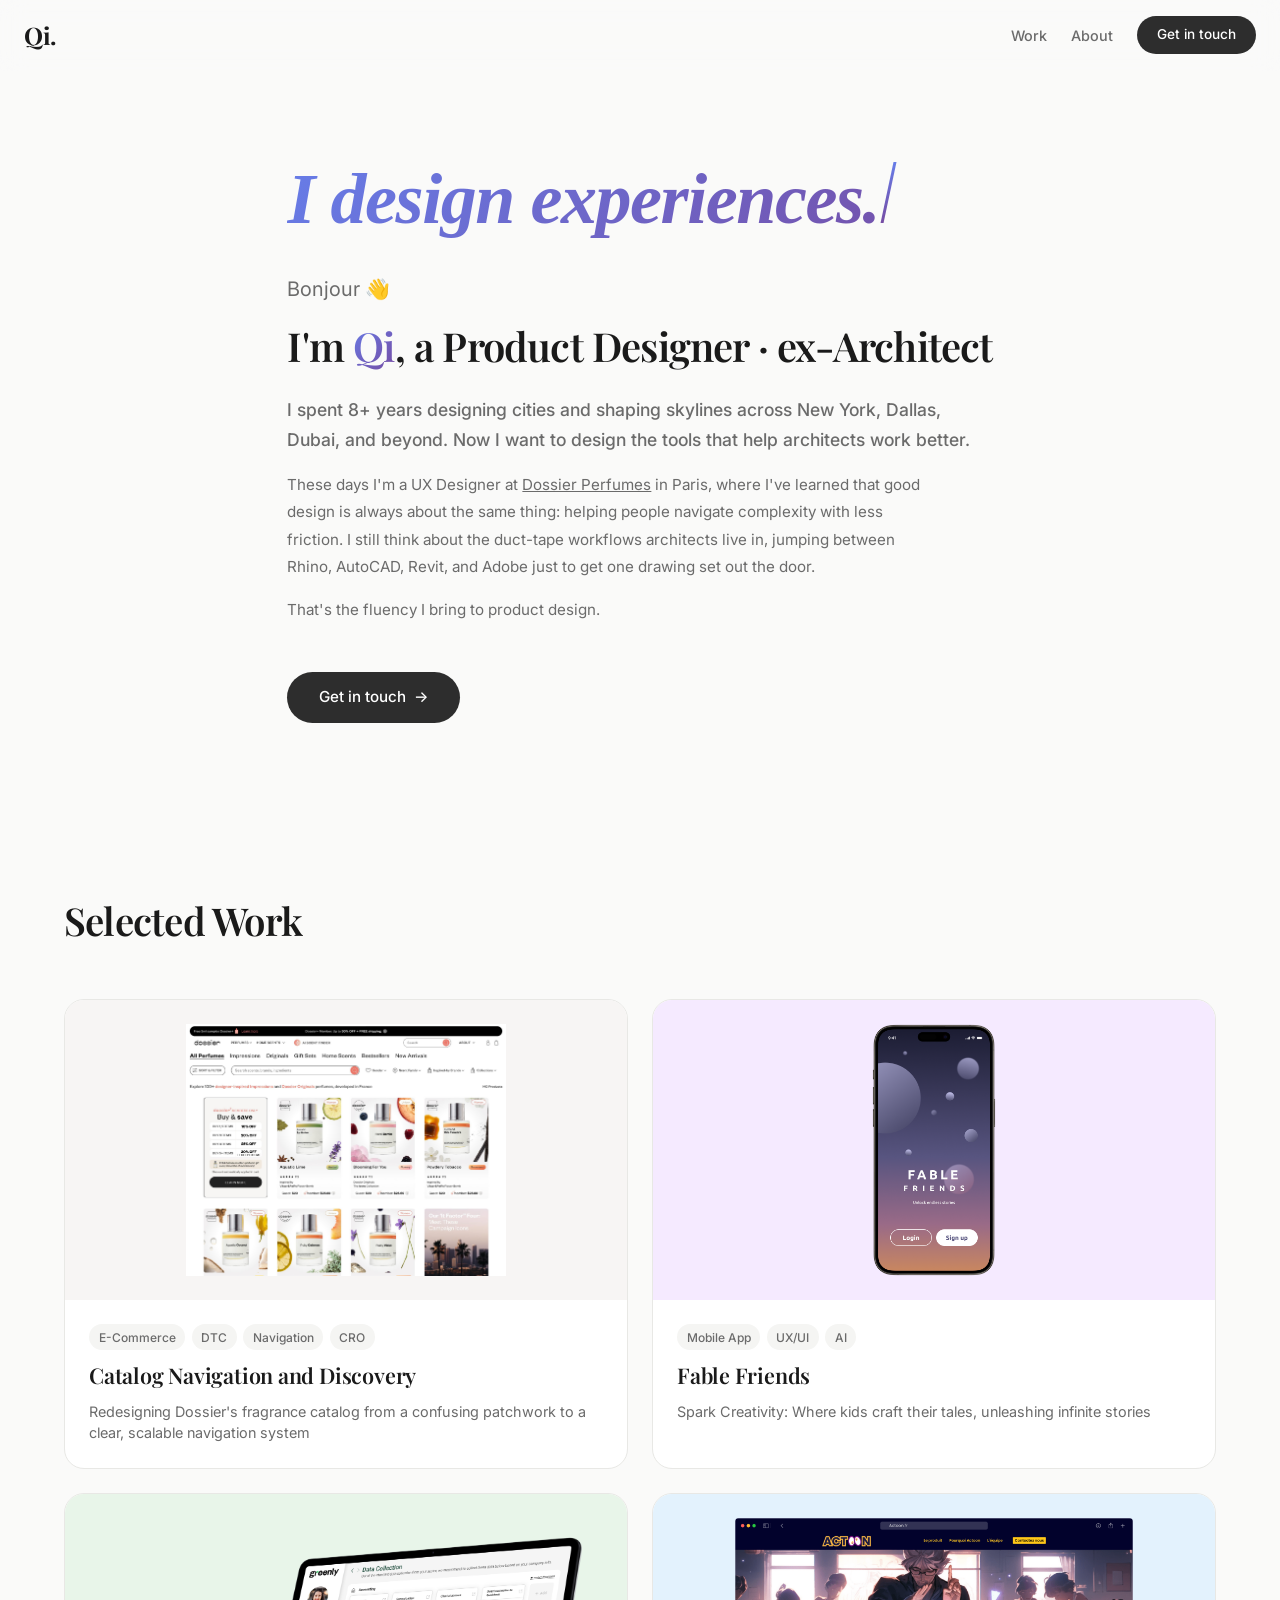
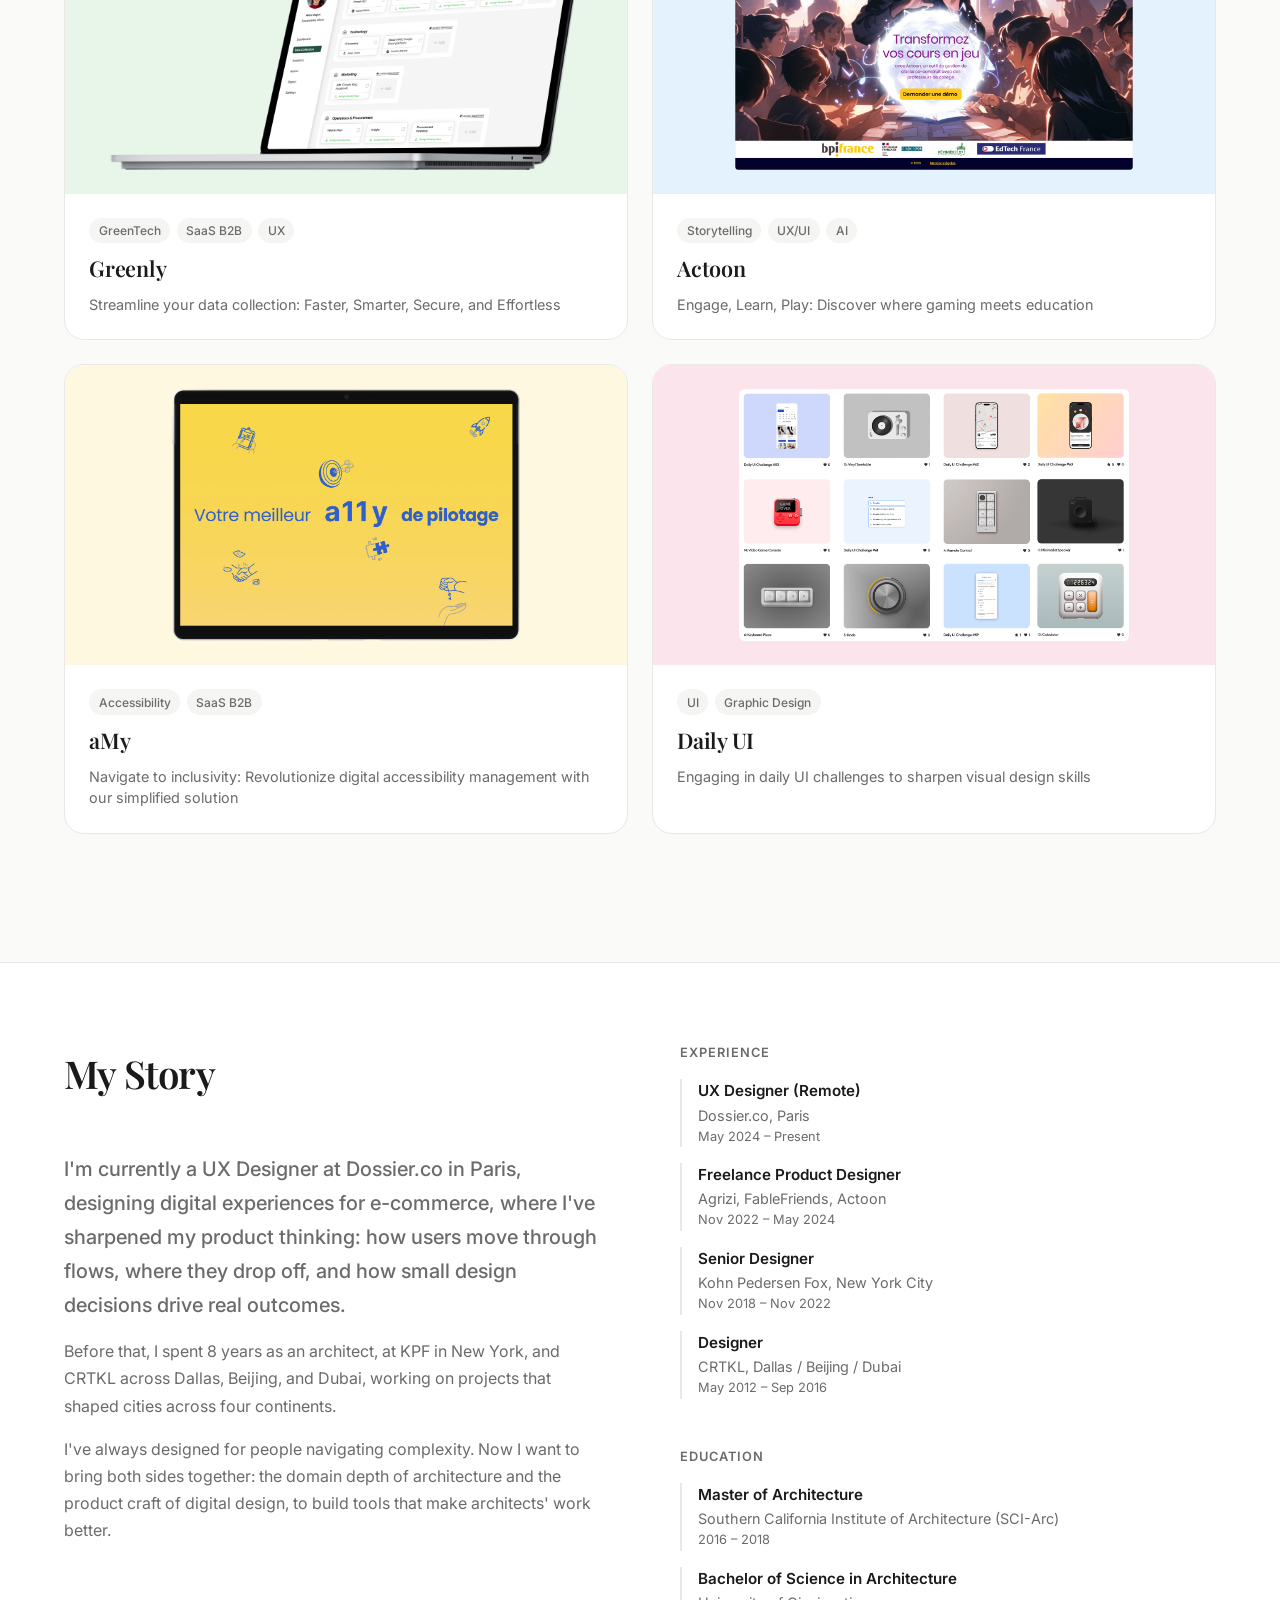
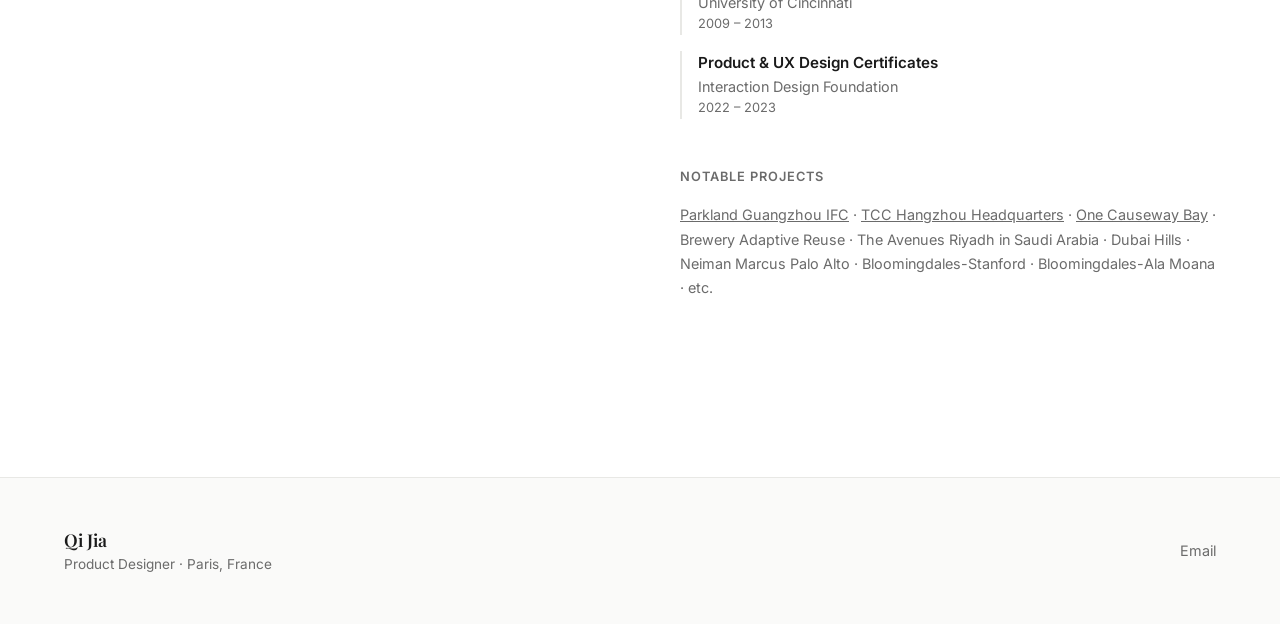
==== commit 46d1b549: "Update portfolio with Dossier case study and refinements - Add Dossier Catalog Navigation & Discover" ====
--- a/index.html
+++ b/index.html
@@ -27,7 +27,7 @@
       <p class="hero-greeting">Bonjour <span class="wave">&#128075;</span></p>
       <h1 class="hero-title">I'm <em>Qi</em>, a Product Designer · ex-Architect</h1>
       <p class="hero-tagline">I spent 8+ years designing cities and shaping skylines across New York, Dallas, Dubai, and beyond. Now I want to design the tools that help architects work better.</p>
-      <p class="hero-body">I know the duct-tape workflows architects live in, jumping between Rhino, AutoCAD, Revit, and Adobe just to get one drawing set out the door.</p>
+      <p class="hero-body">These days I'm a UX Designer at <a href="https://dossier.co/" target="_blank" rel="noopener" style="text-decoration: underline;">Dossier Perfumes</a> in Paris, where I've learned that good design is always about the same thing: helping people navigate complexity with less friction. I still think about the duct-tape workflows architects live in, jumping between Rhino, AutoCAD, Revit, and Adobe just to get one drawing set out the door.</p>
       <p class="hero-body">That's the fluency I bring to product design.</p>
       <a href="mailto:jiaqi0613@gmail.com" class="btn">Get in touch <span>&rarr;</span></a>
     </div>
@@ -39,6 +39,19 @@
       <h2 class="section-title">Selected Work</h2>
       <div class="projects-grid">
 
+        <a href="projects/dossier-catalog.html" class="project-card project-card--large">
+          <div class="project-card__image" style="background-color: #F7F5F4;">
+            <img src="images/dossier-catalog/CAT-4.0.jpg" alt="Dossier catalog navigation redesign">
+          </div>
+          <div class="project-card__content">
+            <div class="project-card__tags">
+              <span>E-Commerce</span><span>DTC</span><span>Navigation</span><span>CRO</span>
+            </div>
+            <h3>Catalog Navigation and Discovery</h3>
+            <p>Redesigning Dossier's fragrance catalog from a confusing patchwork to a clear, scalable navigation system</p>
+          </div>
+        </a>
+
         <a href="projects/fable-friends.html" class="project-card project-card--large">
           <div class="project-card__image" style="background-color: #F5EAFF;">
             <img src="images/fable-friends.png" alt="Fable Friends app mockup">
@@ -65,7 +78,7 @@
           </div>
         </a>
 
-<a href="projects/actoon.html" class="project-card">
+        <a href="projects/actoon.html" class="project-card project-card--large">
           <div class="project-card__image" style="background-color: #E3F2FD;">
             <img src="images/actoon.png" alt="Actoon website screenshot">
           </div>
@@ -78,7 +91,7 @@
           </div>
         </a>
 
-        <a href="projects/amy.html" class="project-card">
+        <a href="projects/amy.html" class="project-card project-card--large">
           <div class="project-card__image" style="background-color: #FFF8E1;">
             <img src="images/amy.png" alt="aMy accessibility tool on tablet">
           </div>
@@ -91,7 +104,7 @@
           </div>
         </a>
 
-        <a href="projects/daily-ui.html" class="project-card">
+        <a href="projects/daily-ui.html" class="project-card project-card--large">
           <div class="project-card__image" style="background-color: #FCE4EC;">
             <img src="images/daily-ui.png" alt="Daily UI challenge designs grid">
           </div>
@@ -178,7 +191,6 @@
       </div>
       <div class="footer-links">
         <a href="mailto:jiaqi0613@gmail.com">Email</a>
-        <a href="https://jiaqi0613.wixsite.com/architecture" target="_blank" rel="noopener">Architecture Work</a>
       </div>
     </div>
   </footer>
--- a/styles.css
+++ b/styles.css
@@ -530,8 +530,9 @@
 
 .project-meta {
   display: grid;
-  grid-template-columns: repeat(auto-fit, minmax(180px, 1fr));
-  gap: var(--space-md);
+  grid-template-columns: repeat(3, 1fr);
+  column-gap: var(--space-xl);
+  row-gap: var(--space-lg);
   padding: var(--space-lg) 0;
   margin-top: var(--space-xl);
   border-top: 1px solid var(--color-border);
@@ -615,7 +616,7 @@
   font-size: 0.9rem;
   color: var(--color-text-secondary);
   line-height: 1.6;
-  font-style: italic;
+  font-style: normal;
   border-left: 3px solid var(--color-border);
 }
 
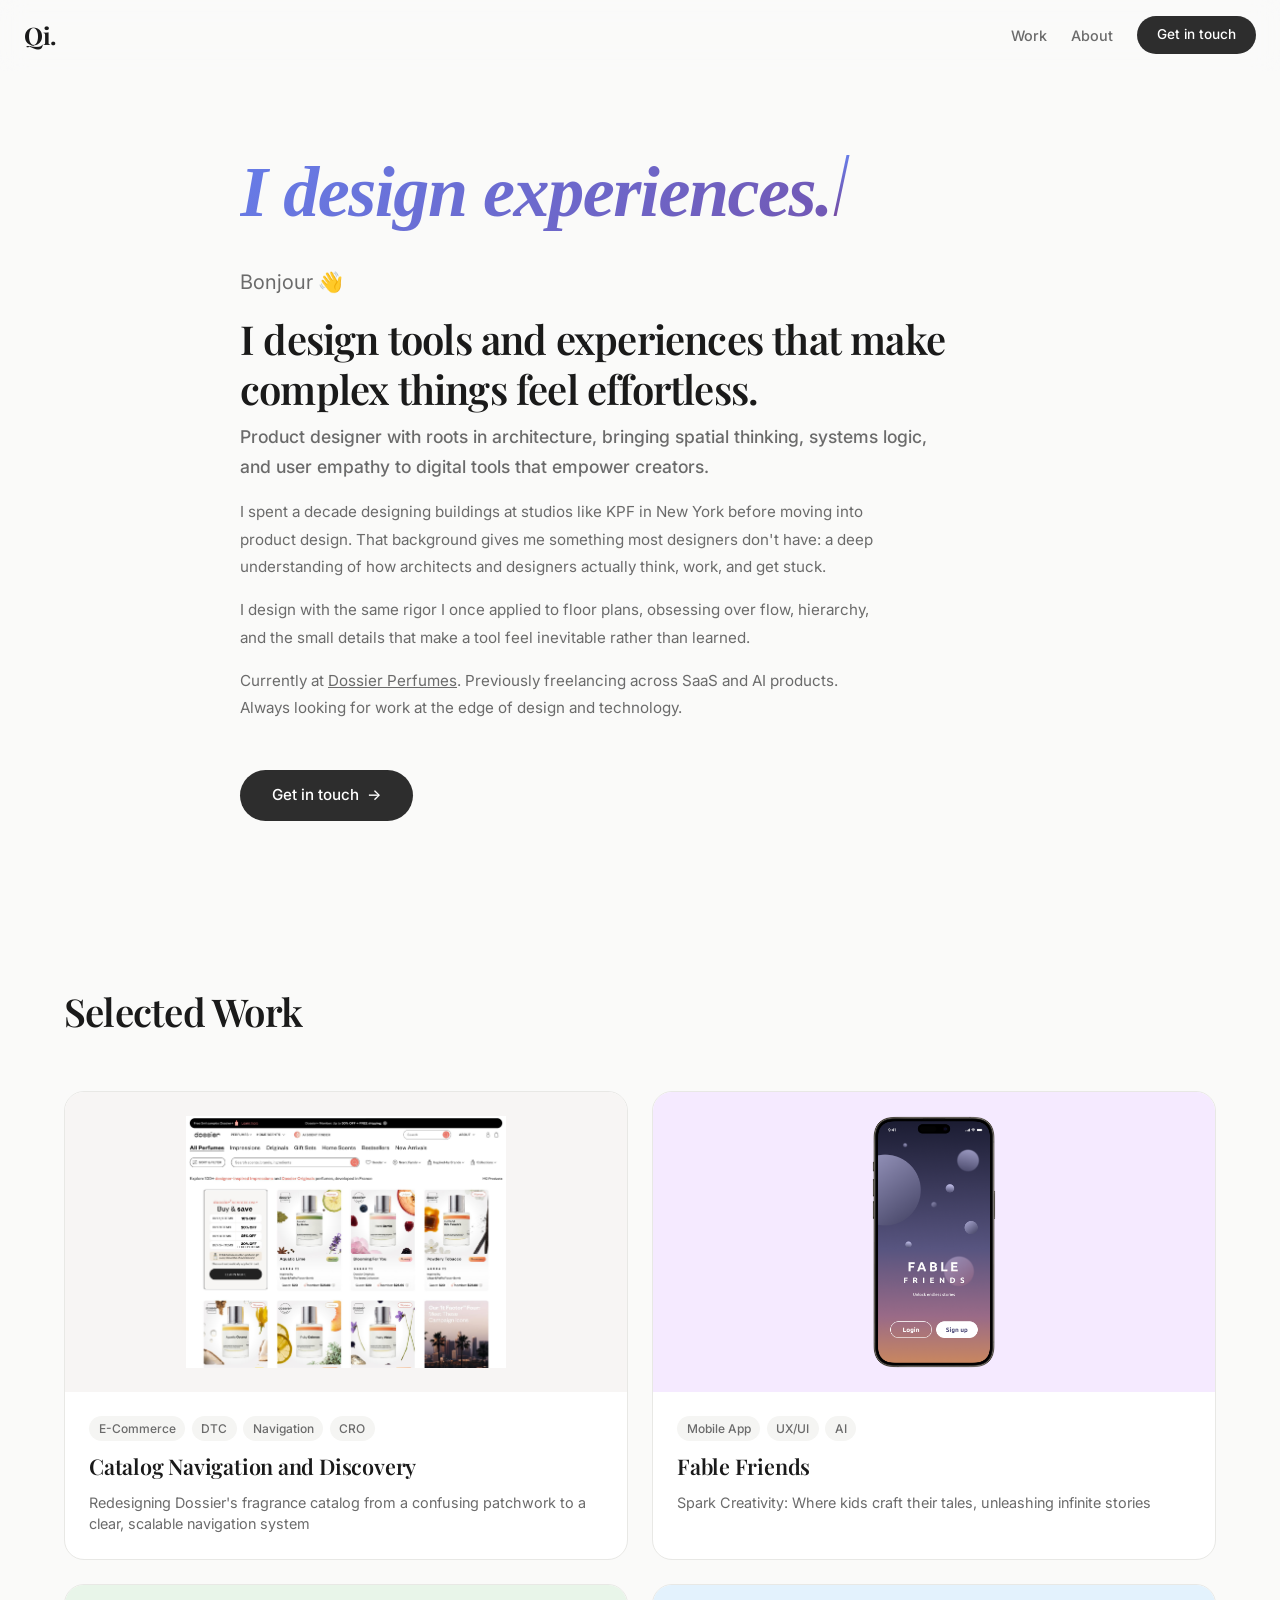
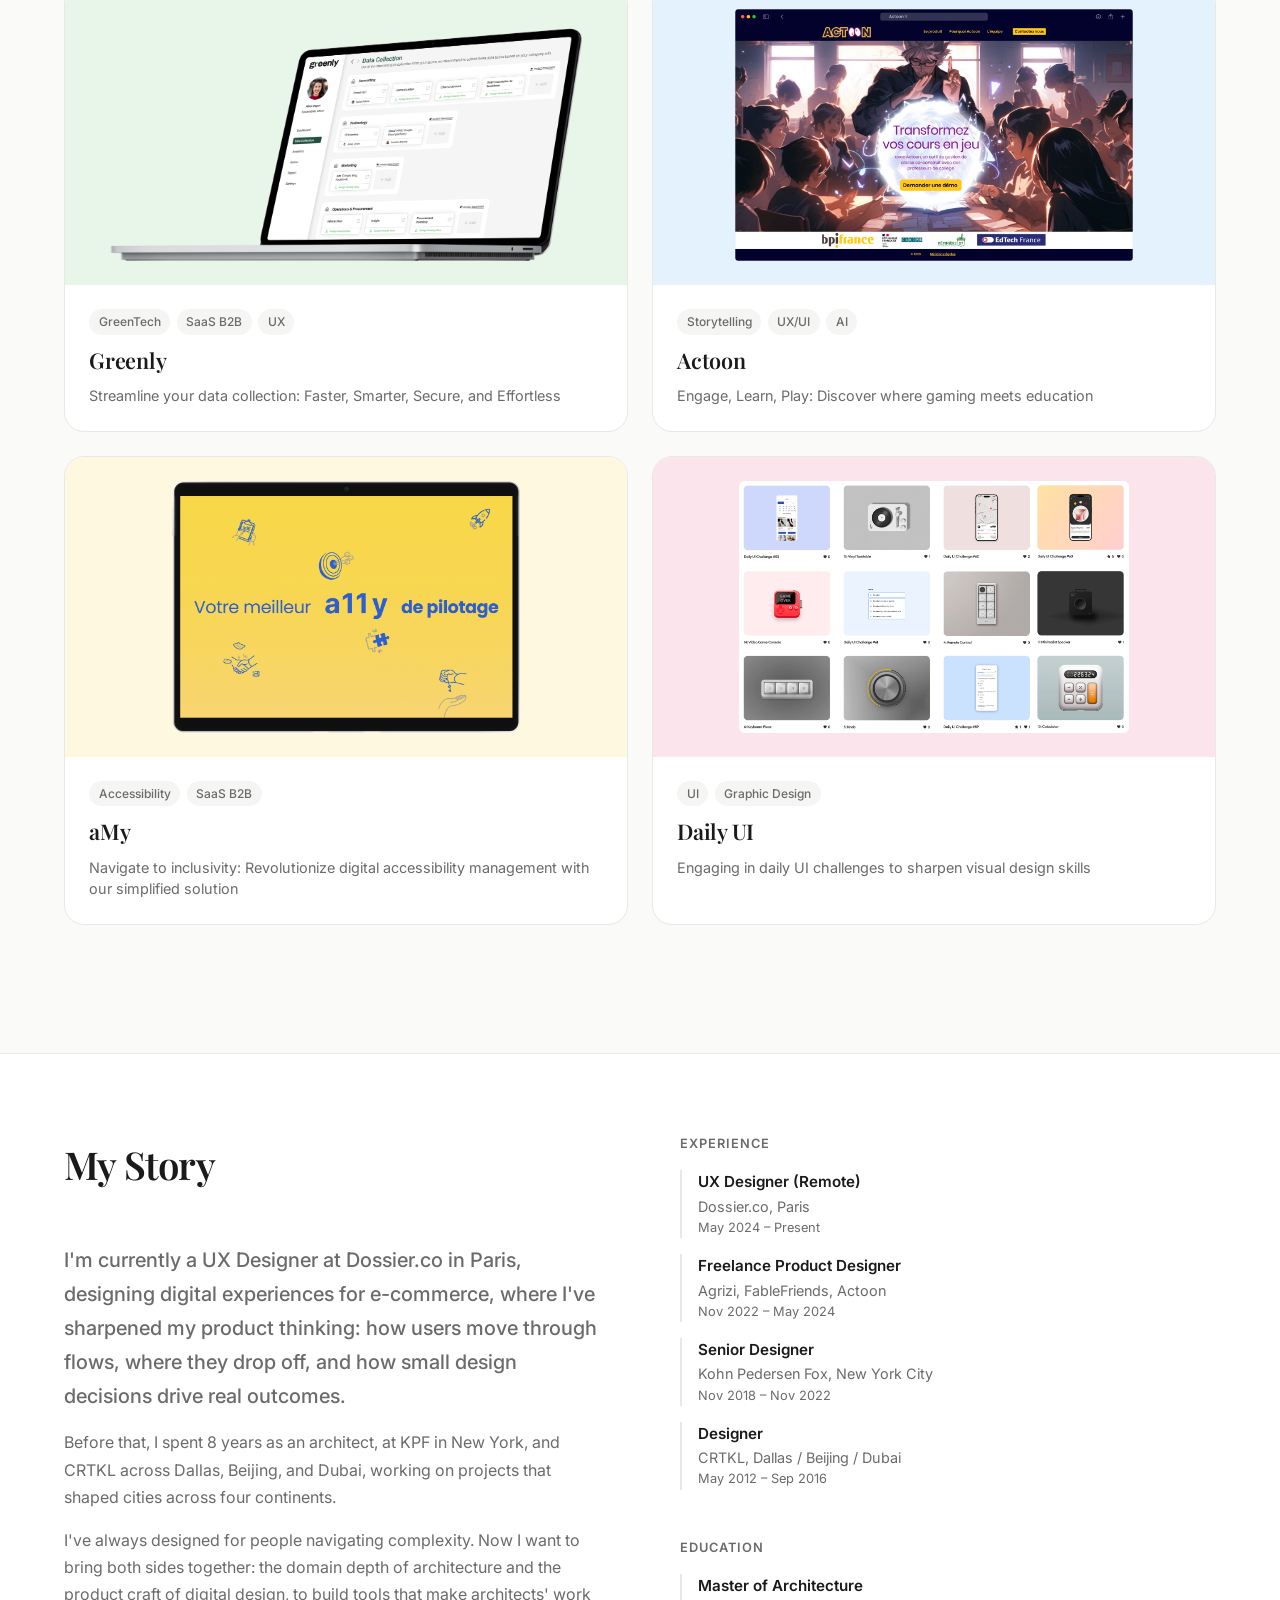
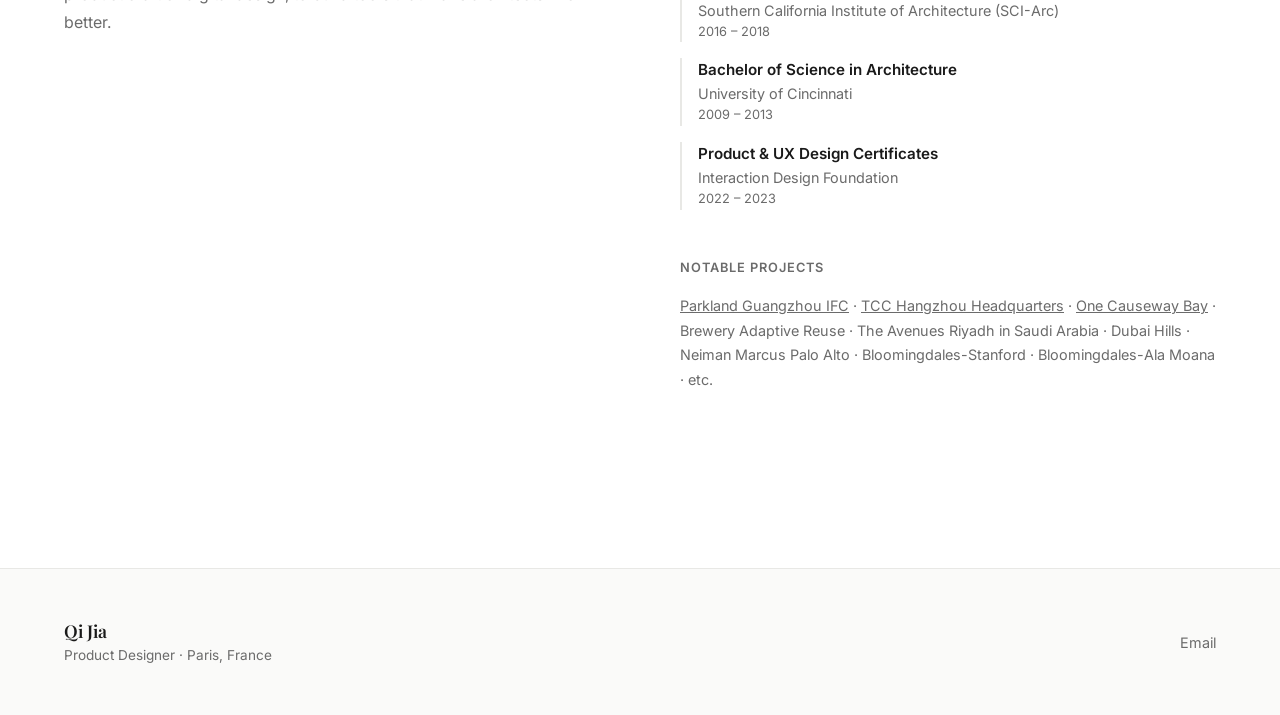
==== commit c25f1b5b: "Update homepage copy and styling - Refine hero headline, sub-headline, and about section copy - Impr" ====
--- a/index.html
+++ b/index.html
@@ -25,10 +25,11 @@
     <div class="container">
       <p class="typewriter"><span class="typewriter__text"></span><span class="typewriter__cursor"></span></p>
       <p class="hero-greeting">Bonjour <span class="wave">&#128075;</span></p>
-      <h1 class="hero-title">I'm <em>Qi</em>, a Product Designer · ex-Architect</h1>
-      <p class="hero-tagline">I spent 8+ years designing cities and shaping skylines across New York, Dallas, Dubai, and beyond. Now I want to design the tools that help architects work better.</p>
-      <p class="hero-body">These days I'm a UX Designer at <a href="https://dossier.co/" target="_blank" rel="noopener" style="text-decoration: underline;">Dossier Perfumes</a> in Paris, where I've learned that good design is always about the same thing: helping people navigate complexity with less friction. I still think about the duct-tape workflows architects live in, jumping between Rhino, AutoCAD, Revit, and Adobe just to get one drawing set out the door.</p>
-      <p class="hero-body">That's the fluency I bring to product design.</p>
+      <h1 class="hero-title">I design tools and experiences that make complex things feel effortless.</h1>
+      <p class="hero-tagline">Product designer with roots in architecture, bringing spatial thinking, systems logic, and user empathy to digital tools that empower creators.</p>
+      <p class="hero-body">I spent a decade designing buildings at studios like KPF in New York before moving into product design. That background gives me something most designers don't have: a deep understanding of how architects and designers actually think, work, and get stuck.</p>
+      <p class="hero-body">I design with the same rigor I once applied to floor plans, obsessing over flow, hierarchy, and the small details that make a tool feel inevitable rather than learned.</p>
+      <p class="hero-body">Currently at <a href="https://dossier.co/" target="_blank" rel="noopener" style="text-decoration: underline;">Dossier Perfumes</a>. Previously freelancing across SaaS and AI products. Always looking for work at the edge of design and technology.</p>
       <a href="mailto:jiaqi0613@gmail.com" class="btn">Get in touch <span>&rarr;</span></a>
     </div>
   </section>
--- a/styles.css
+++ b/styles.css
@@ -166,7 +166,7 @@
   line-height: 1.25;
   letter-spacing: -0.02em;
   max-width: 800px;
-  margin-bottom: var(--space-md);
+  margin-bottom: 0.5rem;
 }
 
 .hero-title em {
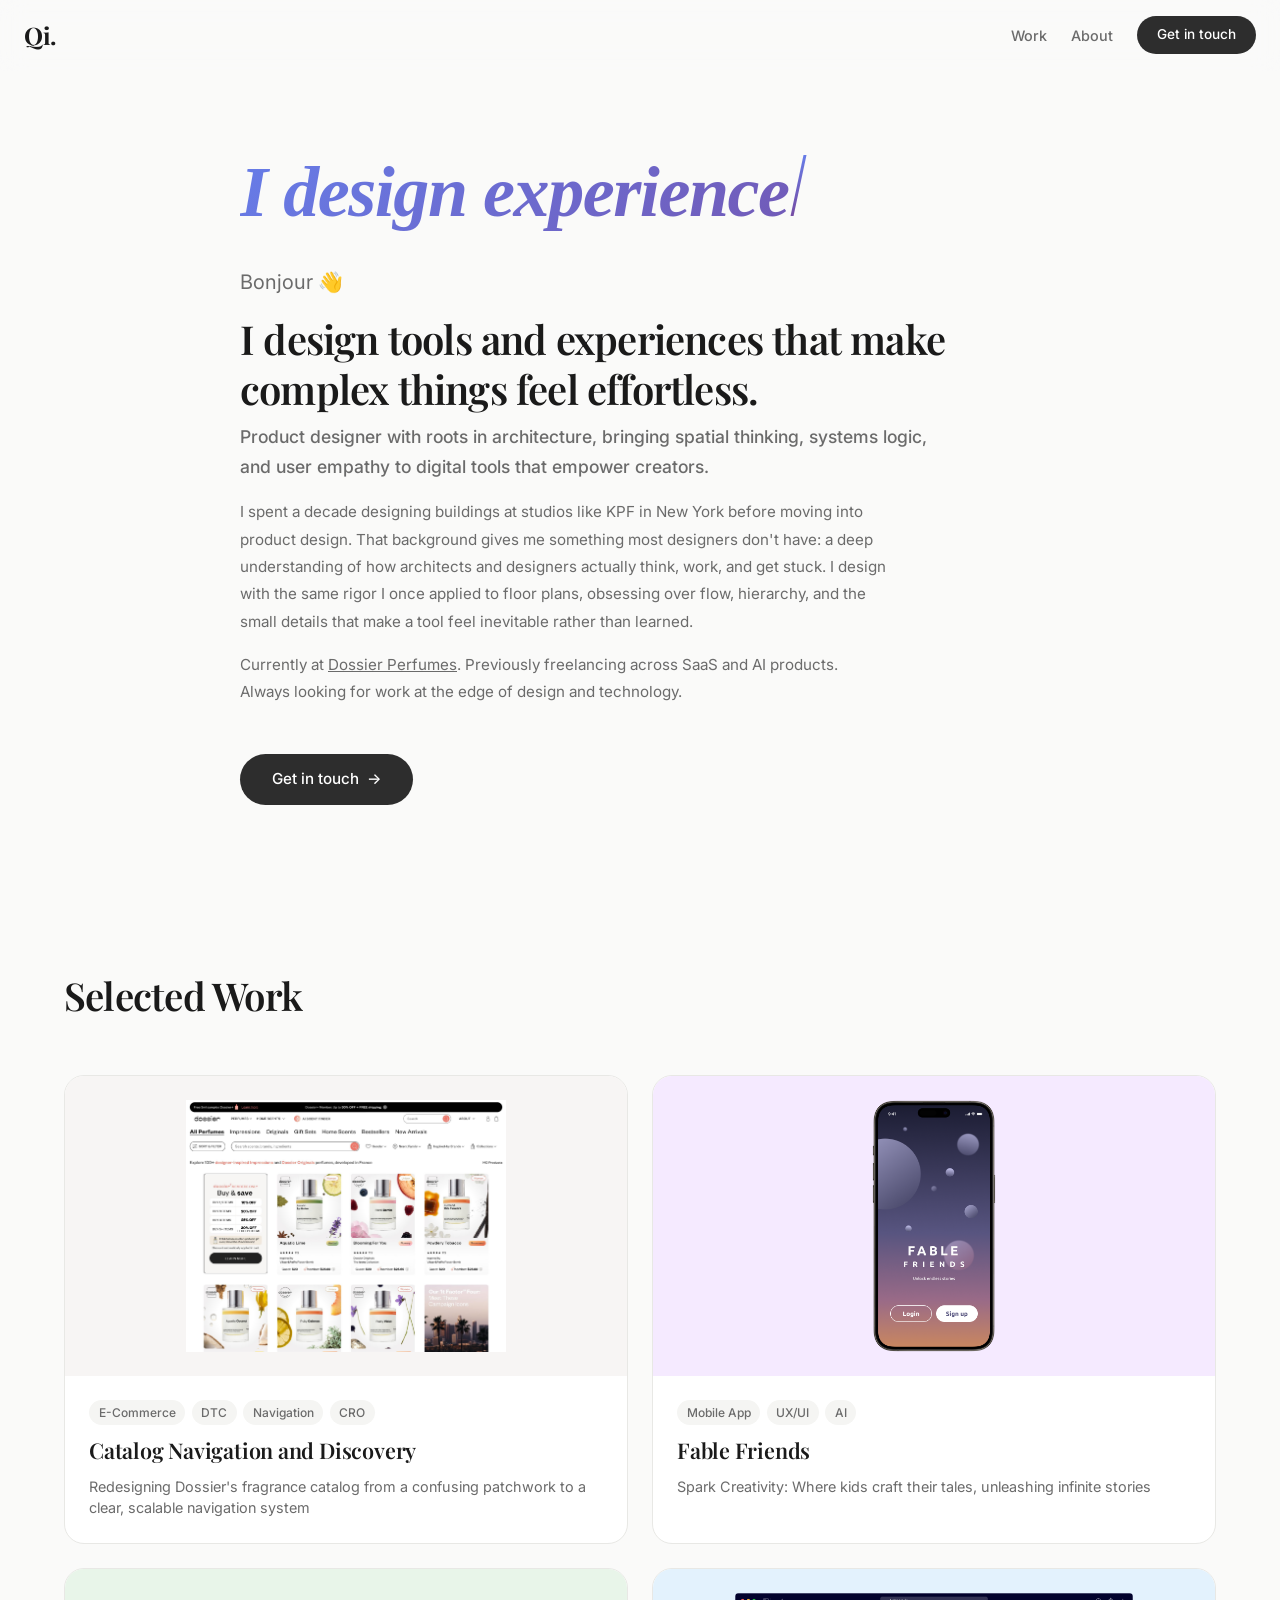
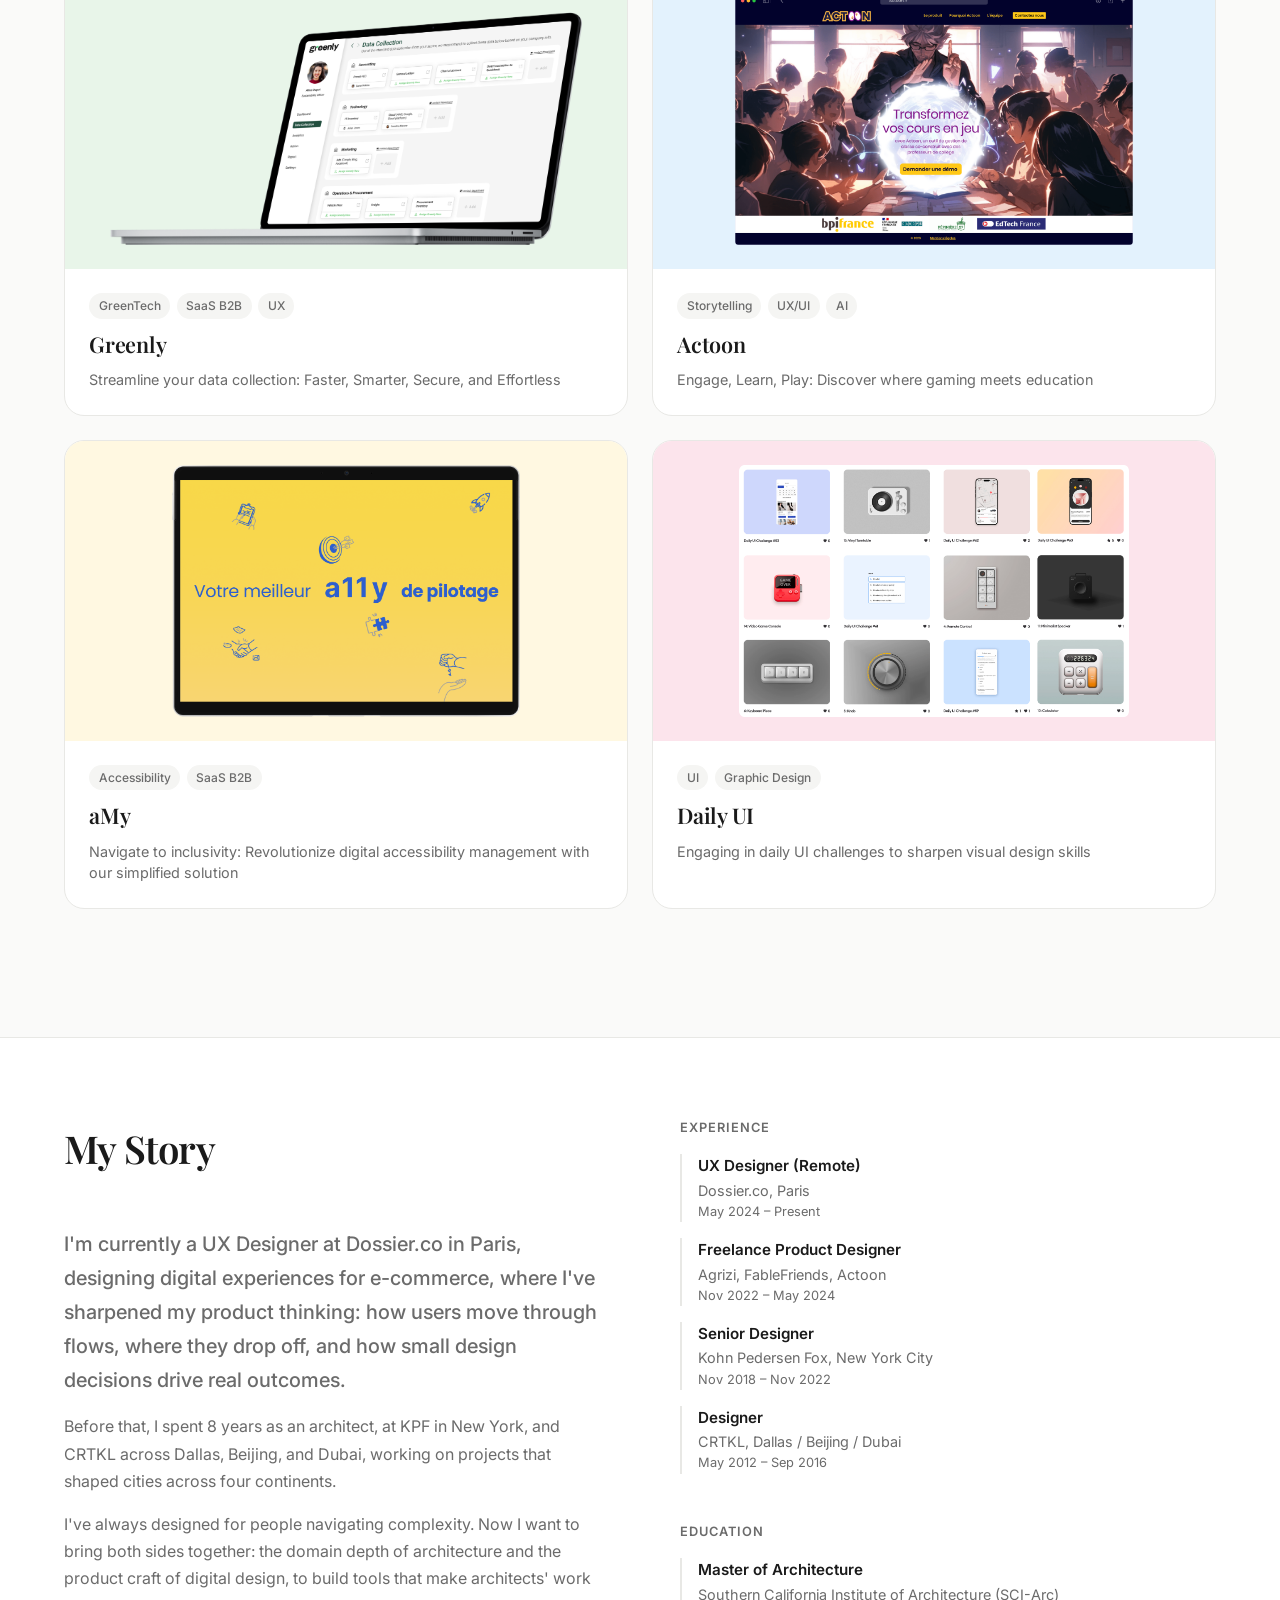
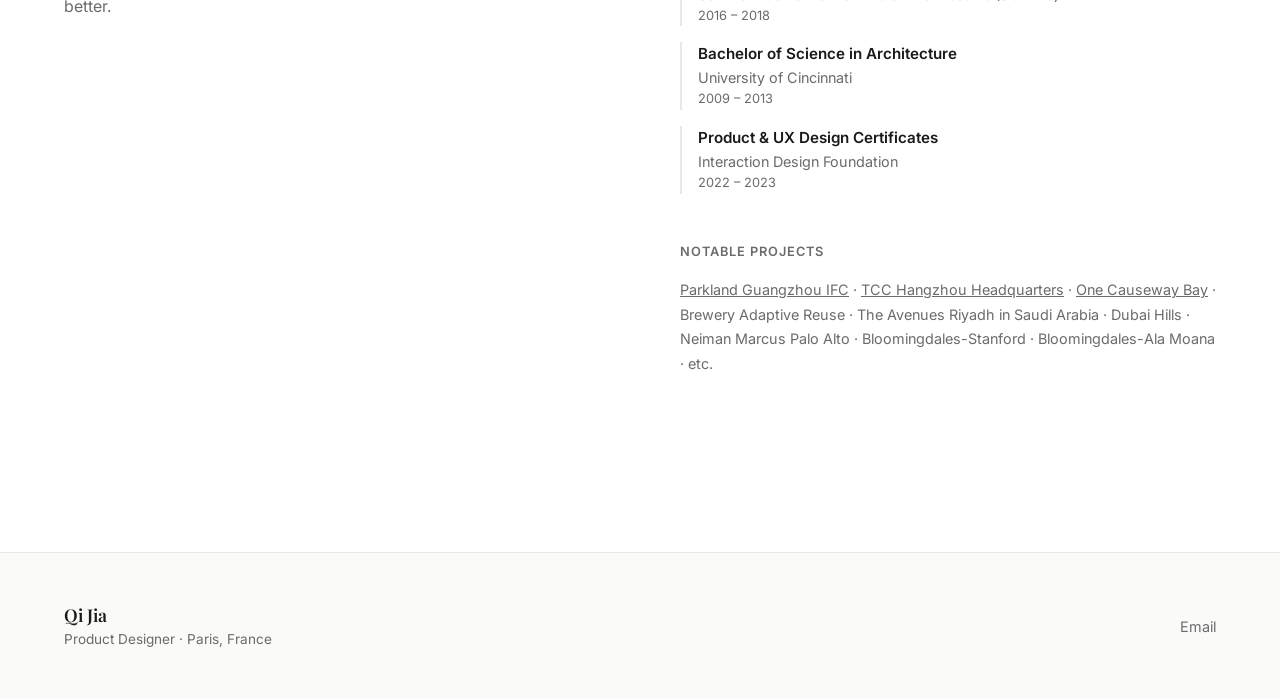
==== commit 705151a2: "Combine first two body paragraphs in hero section Co-Authored-By: Claude Haiku 4.5 <noreply@anthropi" ====
--- a/index.html
+++ b/index.html
@@ -27,8 +27,7 @@
       <p class="hero-greeting">Bonjour <span class="wave">&#128075;</span></p>
       <h1 class="hero-title">I design tools and experiences that make complex things feel effortless.</h1>
       <p class="hero-tagline">Product designer with roots in architecture, bringing spatial thinking, systems logic, and user empathy to digital tools that empower creators.</p>
-      <p class="hero-body">I spent a decade designing buildings at studios like KPF in New York before moving into product design. That background gives me something most designers don't have: a deep understanding of how architects and designers actually think, work, and get stuck.</p>
-      <p class="hero-body">I design with the same rigor I once applied to floor plans, obsessing over flow, hierarchy, and the small details that make a tool feel inevitable rather than learned.</p>
+      <p class="hero-body">I spent a decade designing buildings at studios like KPF in New York before moving into product design. That background gives me something most designers don't have: a deep understanding of how architects and designers actually think, work, and get stuck. I design with the same rigor I once applied to floor plans, obsessing over flow, hierarchy, and the small details that make a tool feel inevitable rather than learned.</p>
       <p class="hero-body">Currently at <a href="https://dossier.co/" target="_blank" rel="noopener" style="text-decoration: underline;">Dossier Perfumes</a>. Previously freelancing across SaaS and AI products. Always looking for work at the edge of design and technology.</p>
       <a href="mailto:jiaqi0613@gmail.com" class="btn">Get in touch <span>&rarr;</span></a>
     </div>
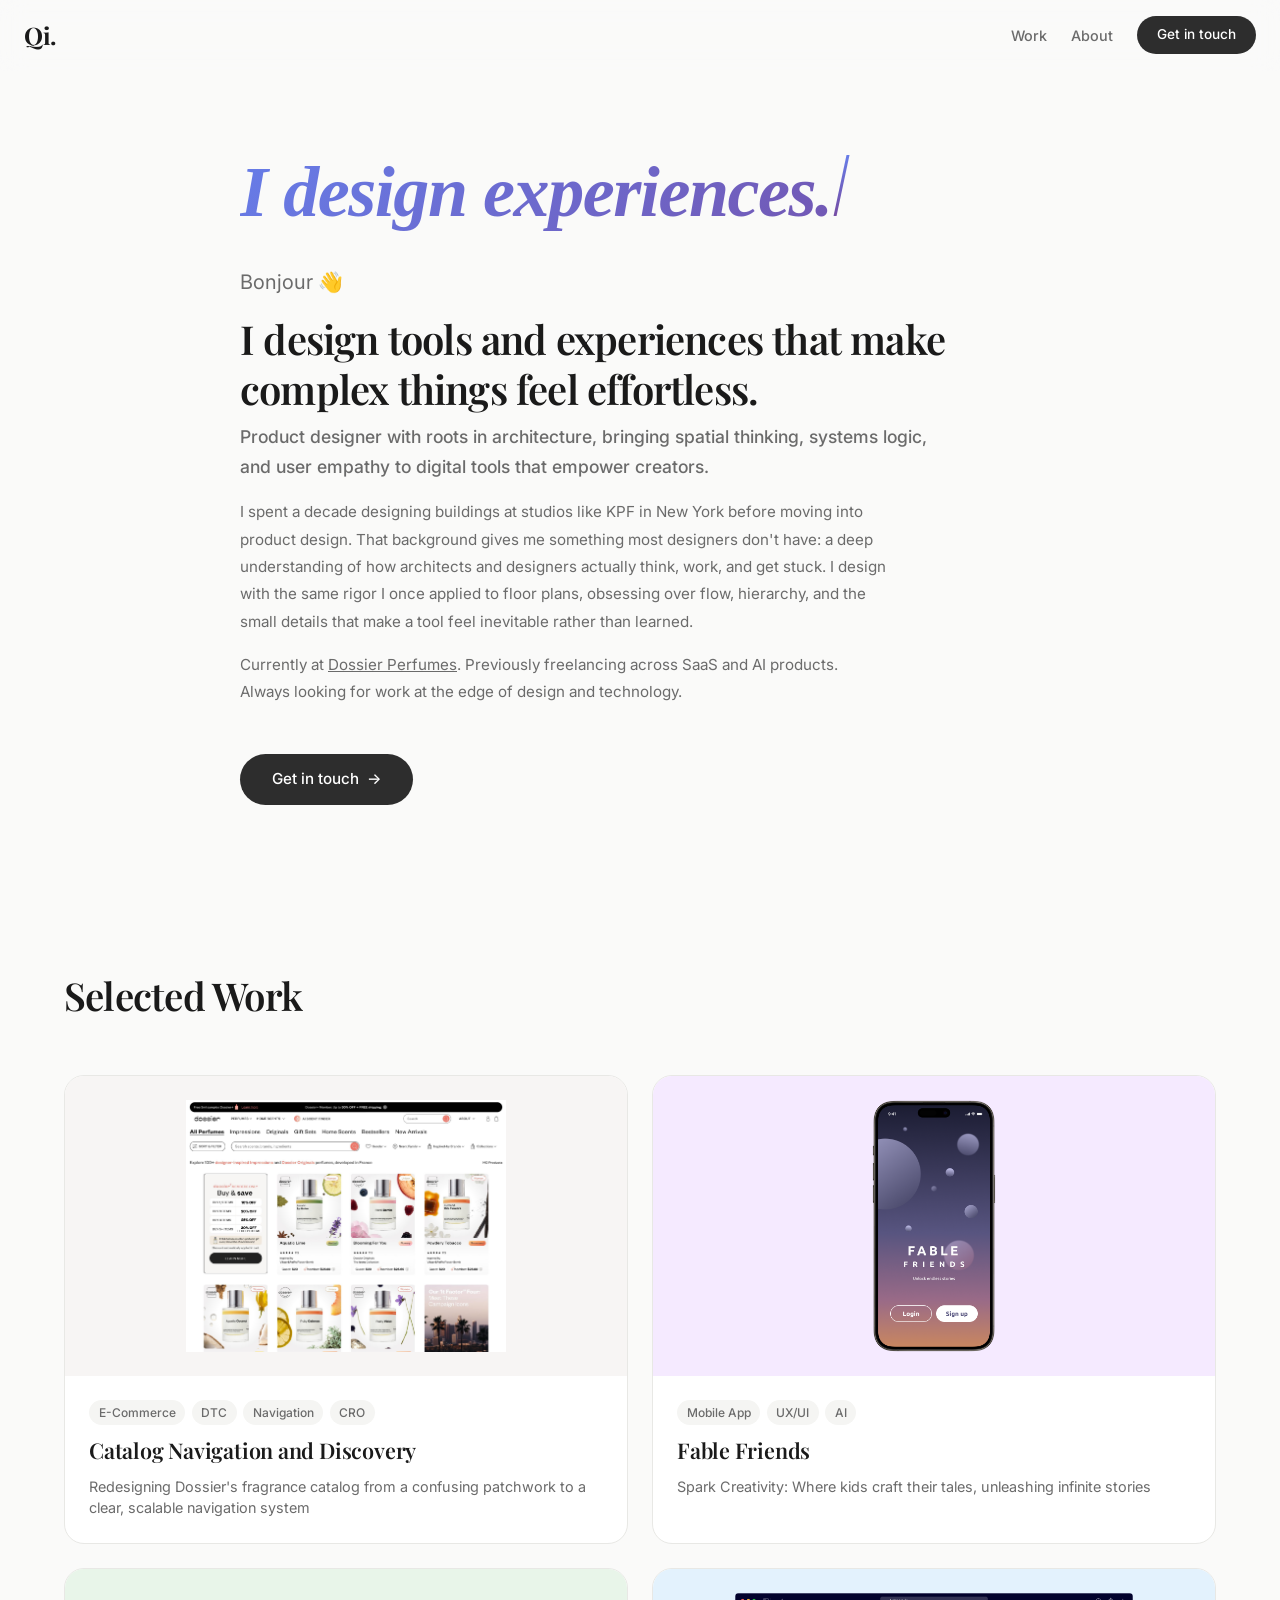
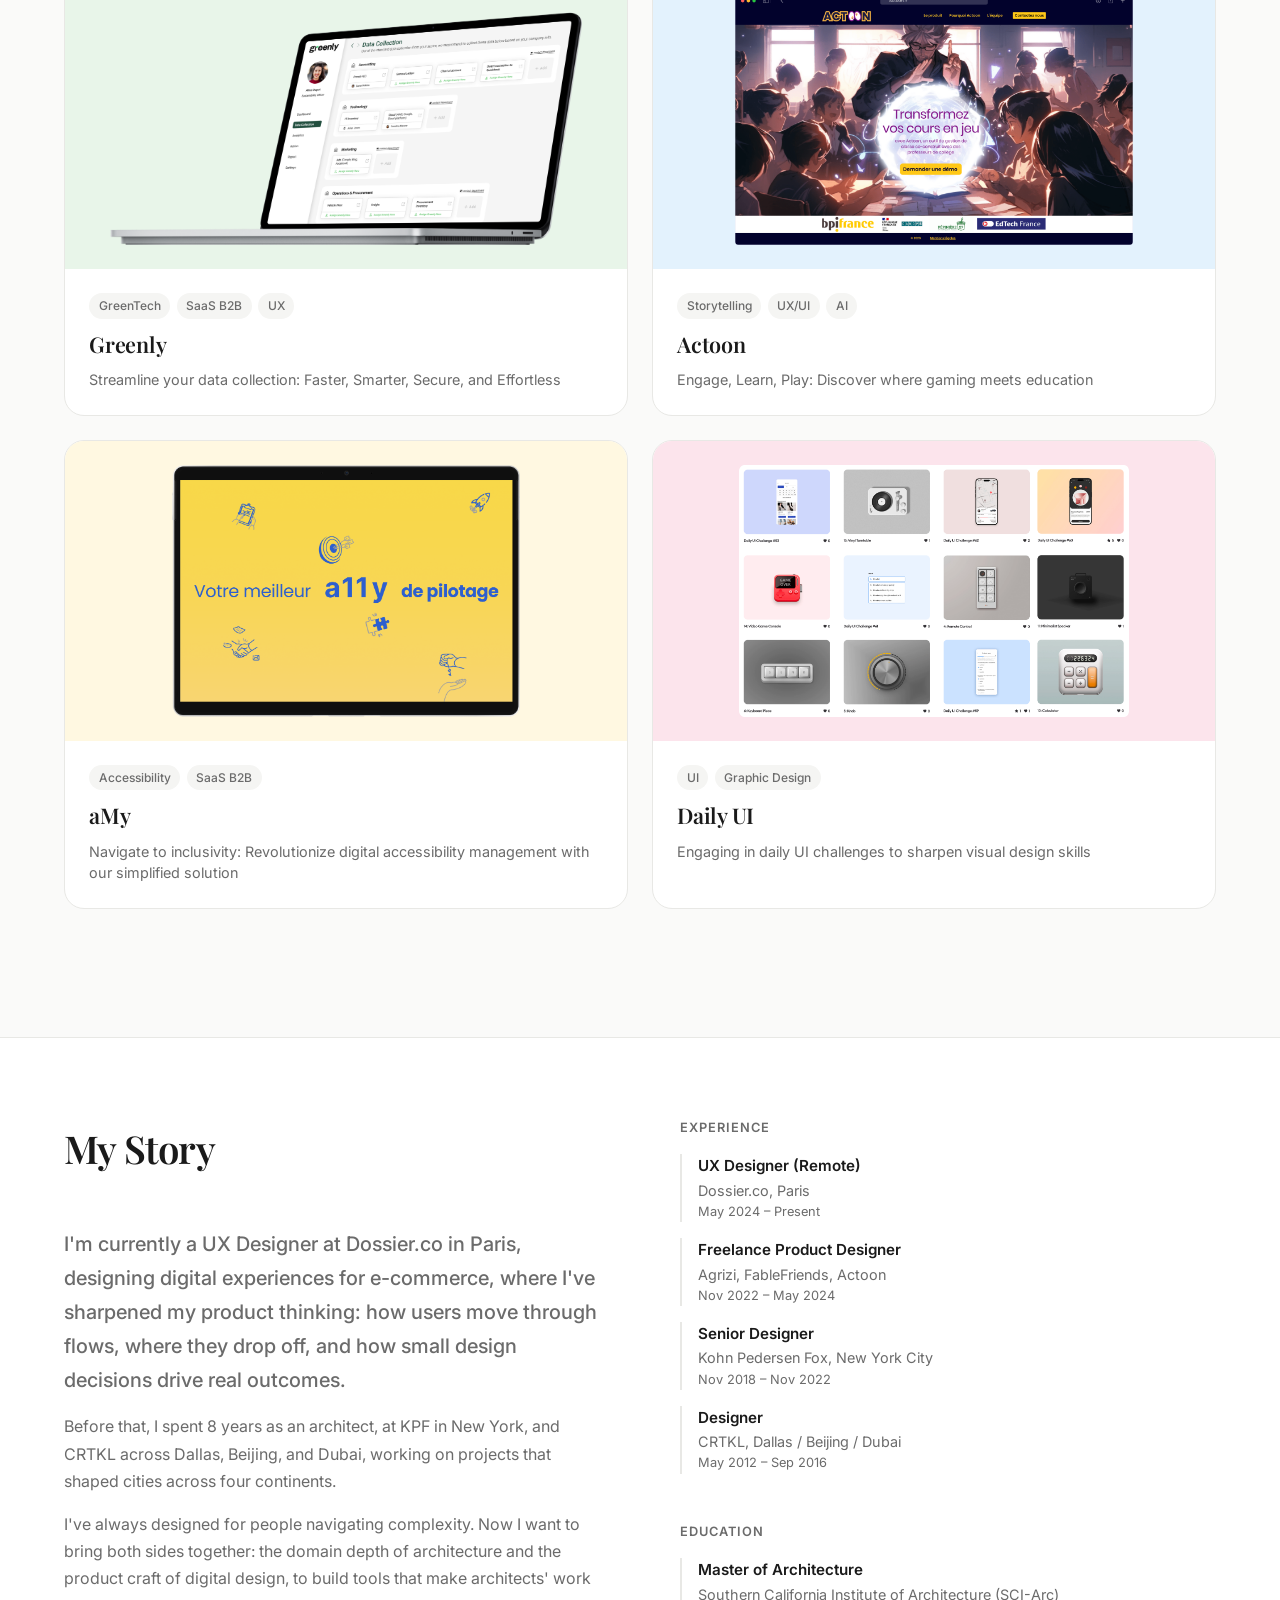
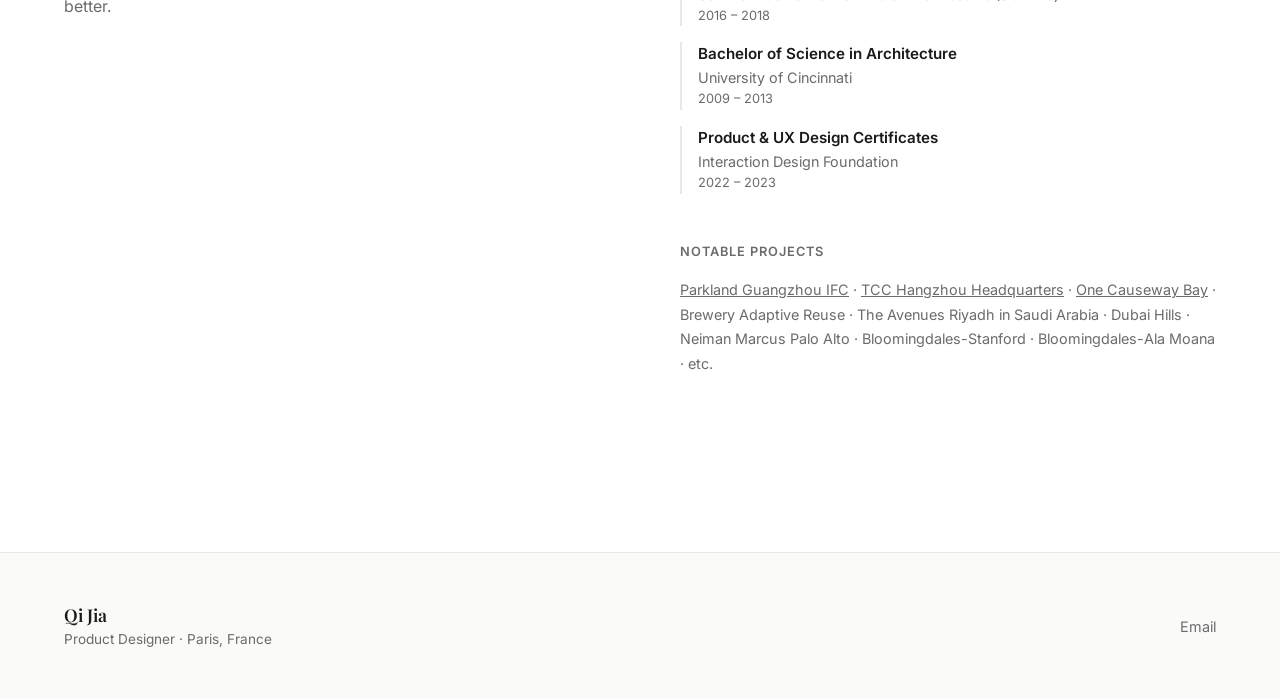
==== commit 2d50f1d9: "Add Google Analytics tracking - Install GA4 tracking on all pages (homepage and 6 case studies) - Me" ====
--- a/index.html
+++ b/index.html
@@ -8,6 +8,14 @@
   <link rel="preconnect" href="https://fonts.googleapis.com">
   <link rel="preconnect" href="https://fonts.gstatic.com" crossorigin>
   <link href="https://fonts.googleapis.com/css2?family=Inter:wght@400;500;600&family=Playfair+Display:wght@500;600;700&display=swap" rel="stylesheet">
+  <!-- Google Analytics -->
+  <script async src="https://www.googletagmanager.com/gtag/js?id=G-H3Z3Y19K49"></script>
+  <script>
+    window.dataLayer = window.dataLayer || [];
+    function gtag(){dataLayer.push(arguments);}
+    gtag('js', new Date());
+    gtag('config', 'G-H3Z3Y19K49');
+  </script>
 </head>
 <body>
   <!-- Navigation -->
